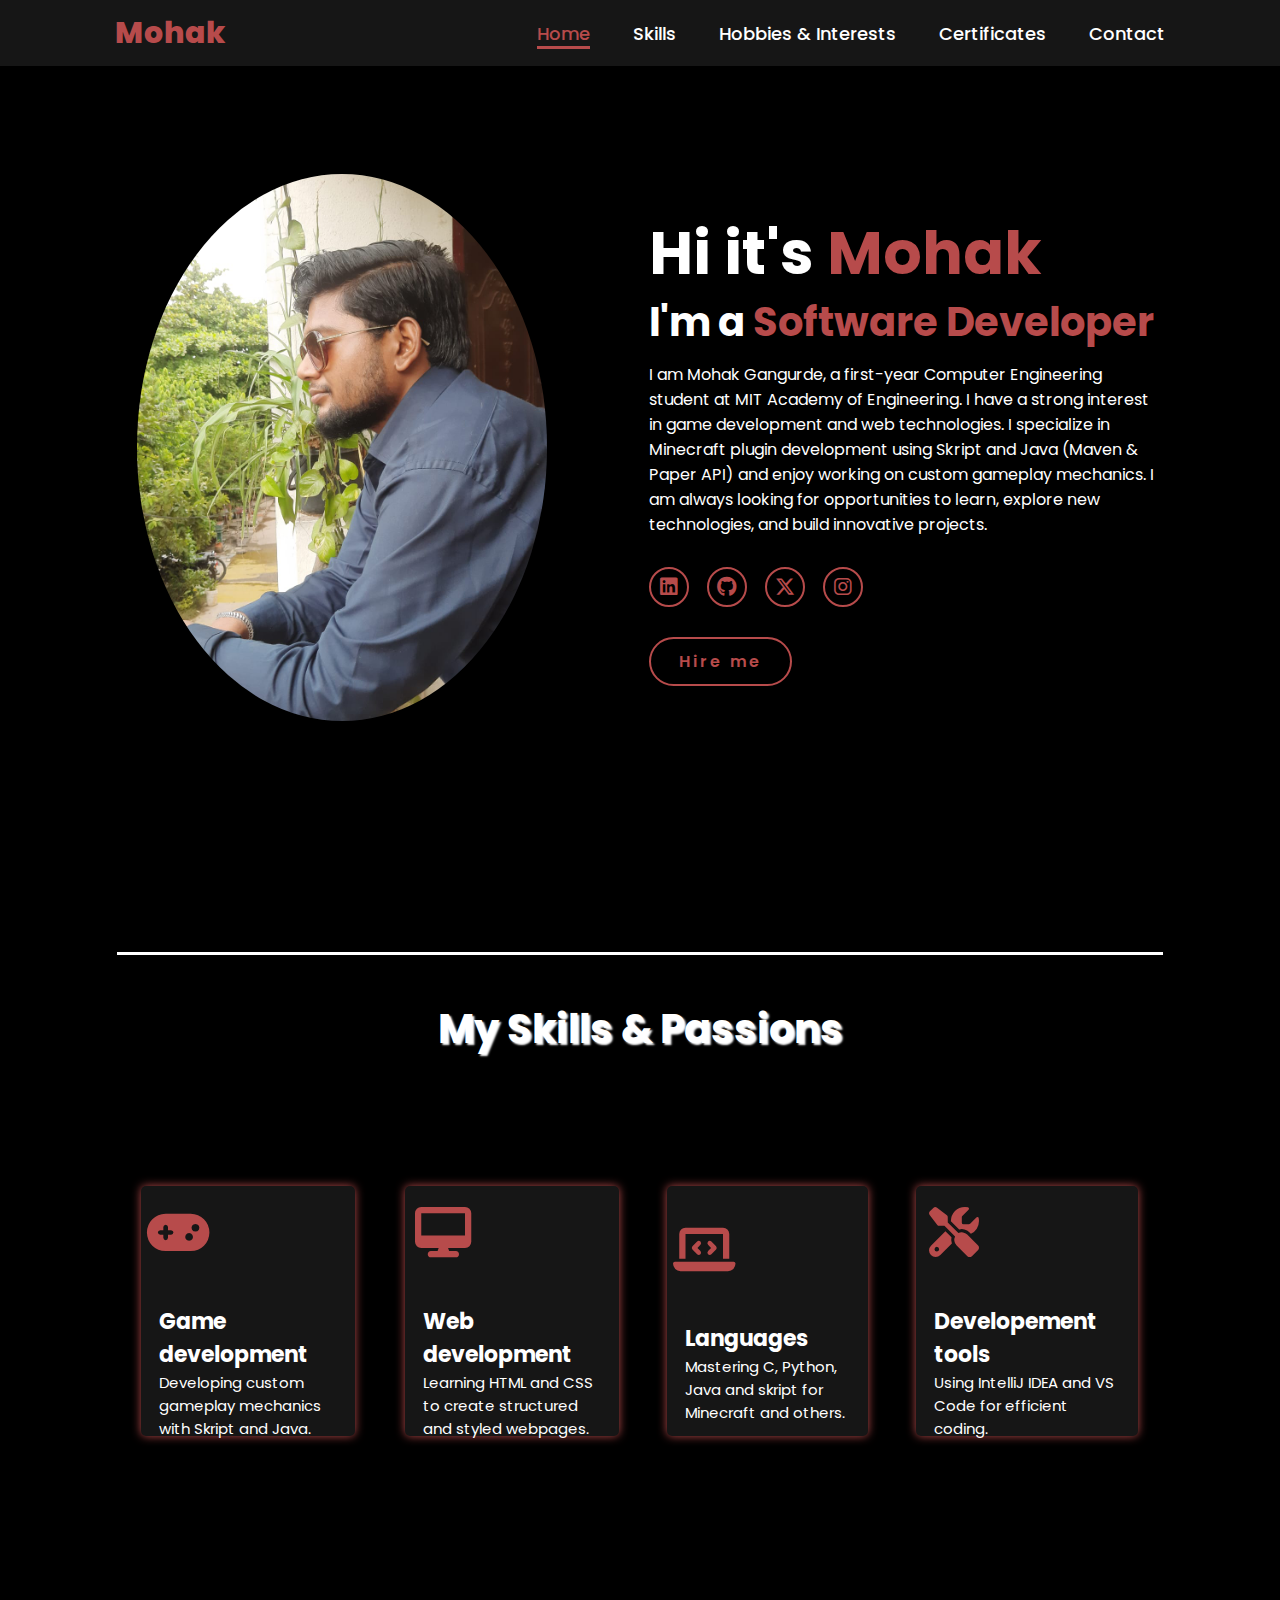
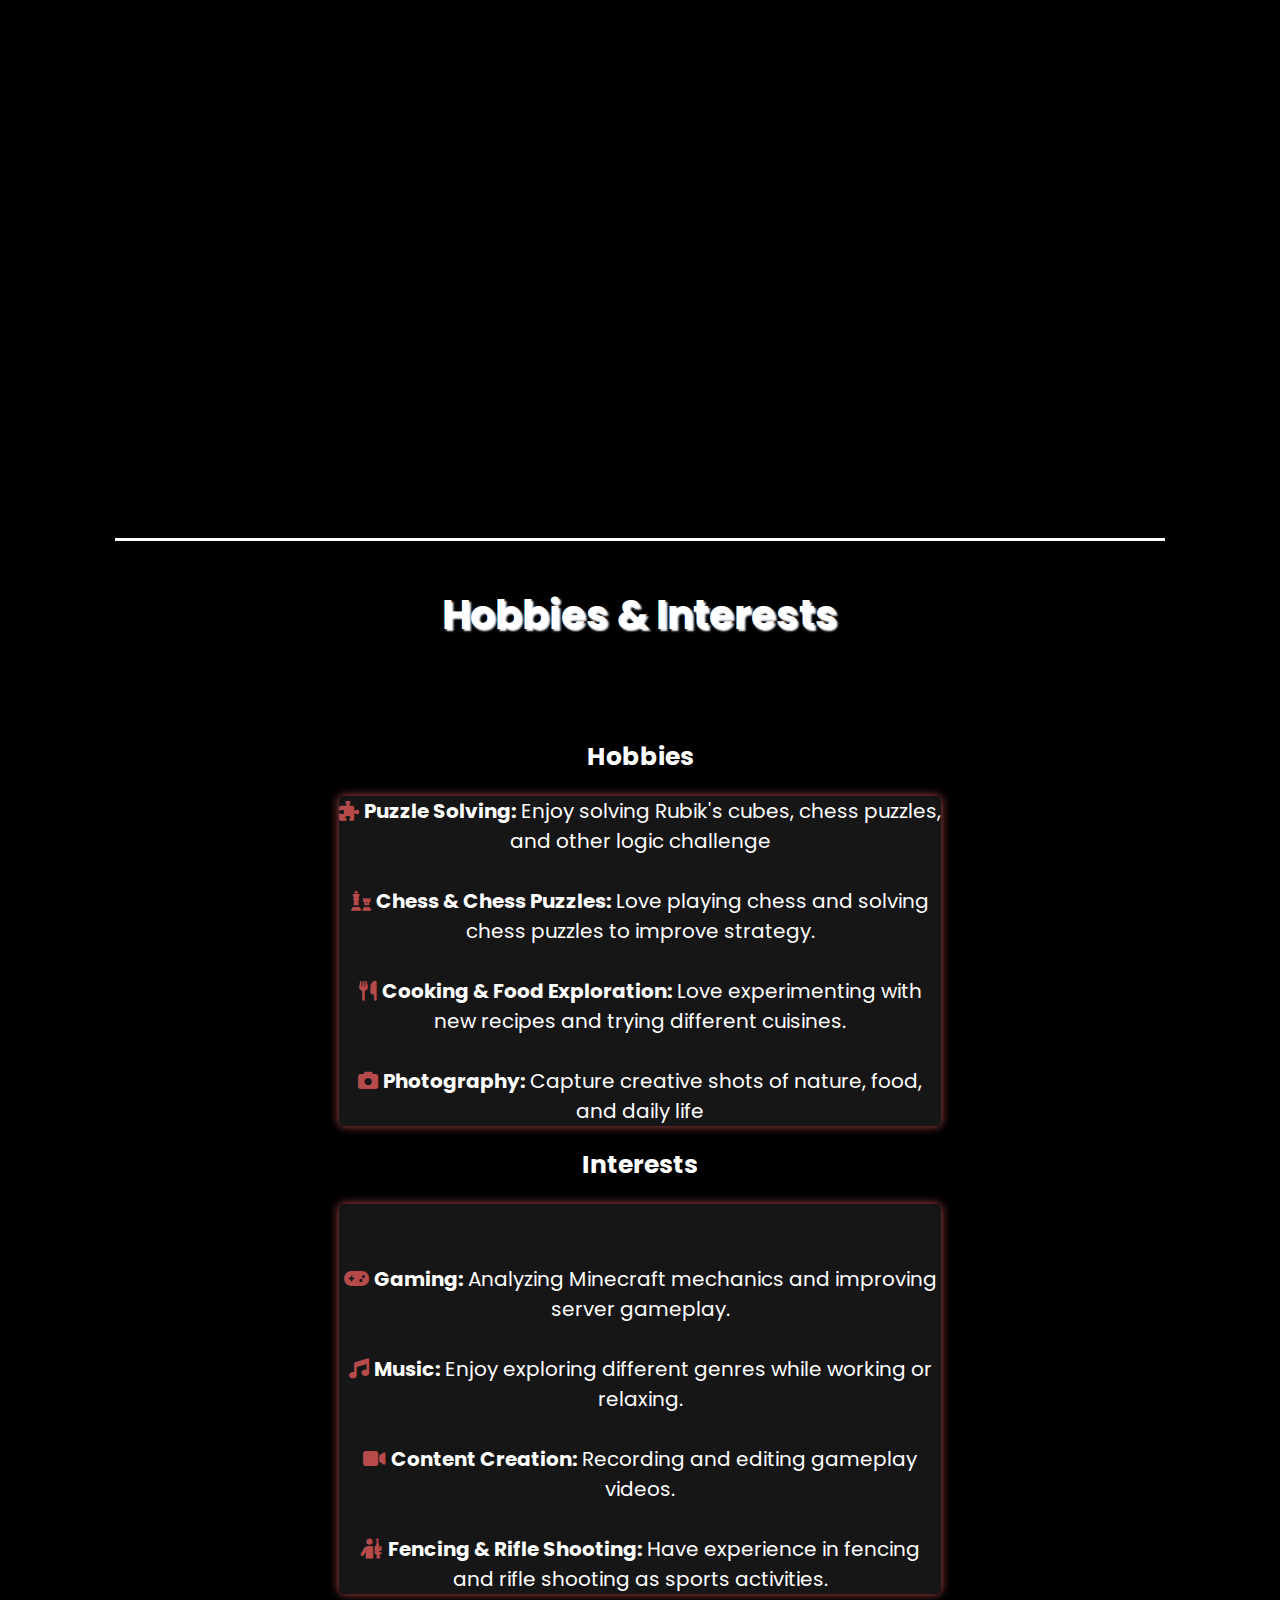
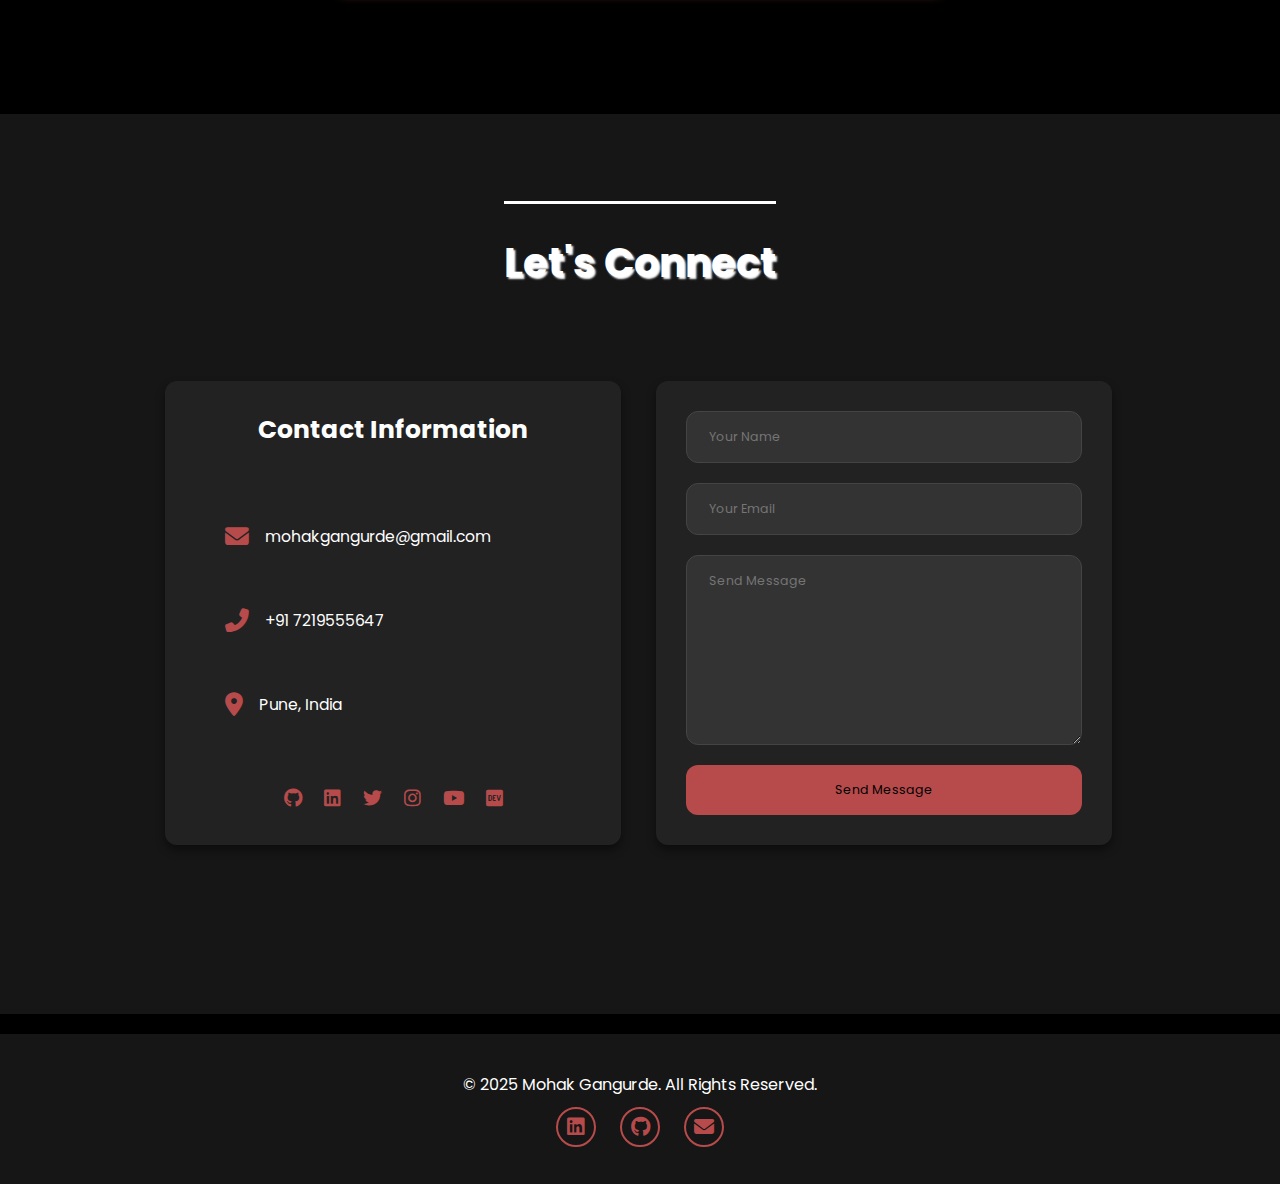
==== index.html @ 8b8afc12 "Update index.html" ====
<!DOCTYPE html>
<html lang="en">

<head>
    <meta charset="UTF-8">
    <meta name="viewport" content="width=device-width, initial-scale=1.0">
    <link rel="stylesheet" href="https://cdnjs.cloudflare.com/ajax/libs/font-awesome/6.5.1/css/all.min.css">
    <link rel="stylesheet" href="style.css">
    <title>Portfolio Website</title>
</head>

<body>
    <header>
        <a href="#" class="logo">Mohak</a>

        <nav>
            <a href="#home" class="active">Home</a>
            <a href="#skills">Skills</a>
            <a href="#hobbies-interests">Hobbies & Interests</a>
            <a href="certificate.html">Certificates</a>
            <a href="#cont">Contact</a>
        </nav>
    </header>

    <section id="home" class="home">
        <div class="home-img">
            <img src="main.jpeg" alt="">
        </div>
        <div class="home-content">
            <h1>Hi it's <span>Mohak</span></h1>
            <h3 class="typing-text">I'm a <span></span></h3>
            <p>I am Mohak Gangurde, a first-year Computer Engineering student at MIT Academy of Engineering. I have a strong interest in game development and web technologies. I specialize in Minecraft plugin development using Skript and Java (Maven & Paper API) and enjoy working on custom gameplay mechanics.

                I am always looking for opportunities to learn, explore new technologies, and build innovative projects.</p>
            <div class="social-icons">
                <a href="https://www.linkedin.com/in/mohak-gangurde-b41071359/"><i class="fa-brands fa-linkedin"></i></a>
                <a href="#"><i class="fa-brands fa-github"></i></a>
                <a href="#"><i class="fa-brands fa-x-twitter"></i></a>
                <a href="#"><i class="fa-brands fa-instagram"></i></a>
            </div>
            <a href="#cont" class="btn">Hire me</a>
        </div>
    </section>
    <section id="skills" class="skills" >
        <table>
            <tr>
                <th colspan="4">
                    <h1>My Skills & Passions</h1>
                </th>
            </tr>
            <tr>
                <td><br><br>
                    <section>
                        <div class="container">
                            <p><span><i class="fas fa-gamepad"></i></span> <br>
                                <br><b style="font-size: 2.2rem;">Game development</b>
                                <br>Developing custom gameplay mechanics with Skript and Java.</p>

                        </div>
                    </section>
                </td>

                <td><br><br>
                    <section>
                        <div class="container">
                            <p><span><i class="fas fa-desktop"></i></span> <br>
                                <br><b style="font-size: 2.2rem;">Web development</b>
                                <br>Learning HTML and CSS to create structured and styled webpages.
                            </p>

                        </div>
                    </section>
                </td>

                <td><br><br>
                    <section>
                        <div class="container">
                            <p><span><i class="fas fa-laptop-code"></i></span> <br>
                                <br><b style="font-size: 2.2rem;">Languages</b>
                                <br>Mastering C, Python, Java and skript for Minecraft and others.
                            </p>

                        </div>
                    </section>
                </td>

                <td><br><br>
                    <section>
                        <div class="container">
                            <p><span><i class="fas fa-tools"></i></span> <br>
                                <br><b style="font-size: 2.2rem;">Developement tools</b>
                                <br>Using IntelliJ IDEA and VS Code for efficient coding.
                            </p>

                        </div>
                    </section>
                </td>


            </tr>
        </table>


    </section>

    <section id="hobbies-interests" class="hobbies-interests">
        <h1>Hobbies & Interests</h1>
        <section>
            <div class="container2">
                <div class="hobbies-block">
                    <h2>Hobbies</h2> <div class="hi">
                        <p>
                            <b style="font-size: 2.5rem;">Hobbies</b>
                            <span><i class="fa-solid fa-puzzle-piece"></i></span> <b>Puzzle Solving:</b> Enjoy solving Rubik's cubes, chess puzzles, and other logic
                            challenge <br /><br />
                            <span><i class="fa-solid fa-chess"></i></span> <b>Chess & Chess Puzzles:</b> Love playing chess and solving chess puzzles to improve
                            strategy. <br /><br />
                            <span><i class="fa-solid fa-utensils"></i></span> <b>Cooking & Food Exploration:</b> Love experimenting with new recipes and trying
                            different cuisines. <br /><br />
                            <span><i class="fa-solid fa-camera"></i></span> <b>Photography:</b> Capture creative shots of nature, food, and daily life
                        </p>
                    </div>
                </div>
                <div class="interests-block">
                    <h2>Interests</h2> <div class="hi">
                        <p>
                            <b style="font-size: 2.5rem;">Interest</b><br /><br />
                            <span><i class="fa-solid fa-gamepad"></i></span> <b>Gaming:</b> Analyzing Minecraft mechanics and improving server gameplay. <br /><br />
                            <span><i class="fa-solid fa-music"></i></span> <b>Music:</b> Enjoy exploring different genres while working or relaxing. <br /><br />
                            <span><i class="fa-solid fa-video"></i></span> <b>Content Creation:</b> Recording and editing gameplay videos. <br /><br />
                            <span><i class="fa-solid fa-person-rifle"></i></span> <b>Fencing & Rifle Shooting:</b> Have experience in fencing and rifle shooting as sports
                            activities.
                        </p>
                    </div>
                </div>
            </div>

        </section>
    </section>
    <section id="cont" class="contact">
      <div class="contact-details">
          <br><br><h1>Let's Connect</h1>
  
          <div class="contact-blocks">
              <div class="contact-info-block">
                  <h3>Contact Information</h3><br>
                  <div class="detail-item">
                      <i class="fas fa-envelope"></i>
                      <span>mohakgangurde@gmail.com</span>
                  </div>
                  <div class="detail-item">
                      <i class="fas fa-phone-alt"></i>
                      <span>+91 7219555647</span>
                  </div>
                  <div class="detail-item">
                      <i class="fas fa-map-marker-alt"></i>
                      <span>Pune, India</span>
                  </div>
                  <div class="social-links">
                      <a href="https://github.com/MohakGangurde" target="_blank"><i class="fab fa-github"></i></a>
                      <a href="https://www.linkedin.com/in/mohak-gangurde-b41071359" target="_blank"><i class="fab fa-linkedin"></i></a>
                      <a href="https://x.com/LDrago685058762" target="_blank"><i class="fab fa-twitter"></i></a>
                      <a href="https://www.instagram.com/dragrage_24?igsh=Nmp5NTF3a3Fjbmdn" target="_blank"><i class="fab fa-instagram"></i></a>
                      <a href="YOUR_YOUTUBE_CHANNEL_URL" target="_blank"><i class="fab fa-youtube"></i></a>
                      <a href="https://dev.to/settings" target="_blank"><i class="fab fa-dev"></i></a>
                  </div>
              </div>
  
              <div class="contact-form-block">
                  <input type="text" placeholder="Your Name">
                  <input type="email" placeholder="Your Email">
                  <textarea placeholder="Send Message"></textarea>
                  <button class="send-button">Send Message</button>
              </div>
          </div>
  
      </div>
  </section>

    <footer class="footer-content" flex>
        <p>© 2025 Mohak Gangurde. All Rights Reserved.</p>
        <div class="footer-social">
            <a href="https://www.linkedin.com/in/mohak-gangurde-b41071359" target="_blank">
                <i class="fab fa-linkedin"></i>
            </a>
            <a href="https://github.com/MohakGangurde" target="_blank">
                <i class="fab fa-github"></i>
            </a>
            <a href="mailto:mohakgangurde@gmail.com" target="_blank">
                <i class="fas fa-envelope"></i>
            </a>
        </div>
    </footer>
</body>

</html>
---- style.css ----
@import url('https://fonts.googleapis.com/css2?family=Poppins:wght@100;200;300;400;500;600&display=swap');

* {
    margin: 0;
    padding: 0;
    box-sizing: border-box;
    text-decoration: none;
    border: none;
    outline: none;
    font-family: 'Poppins', 'sans-serif';
    scroll-behavior: smooth;
}

html {
    font-size: 62.5%;
}

body {
    width: 100%;
    height: 100vh;
    overflow-x: hidden;
    background-color: black;
    color: white;
}

header {
    margin-top: 0;
    position: fixed;
    top: 0;
    left: 0;
    width: 100%;
    padding: 1rem 9%;
    background-color: #161616;
    filter: drop-shadow(10px);
    display: flex;
    justify-content: space-between;
    align-items: center;
    z-index: 100;
}

.logo {
    font-size: 3rem;
    color: #b74b4b;
    font-weight: 800;
    cursor: pointer;
    transition: 0.5s ease;
}

.logo:hover {
    transform: scale(1.1);
}

nav a {
    font-size: 1.8rem;
    color: white;
    margin-left: 4rem;
    font-weight: 500;
    transition: 0.3s ease;
    border-bottom: 3px solid transparent;
}

nav a:hover,
nav a.active {
    color: #b74b4b;
    border-bottom: 3px solid #b74b4b;
}

@media (max-width: 995px) {
    nav {
        position: absolute;
        display: none;
        top: 0;
        right: 0;
        width: 40%;
        border-left: 3px solid #b74b4b;
        border-bottom: 3px solid #b74b4b;
        border-bottom-left-radius: 2rem;
        padding: 1rem solid;
        background-color: #161616;
        border-top: o.1 rem solid rgba(0, 0, 0, 0.1);
    }

    nav.active {
        display: block;
    }

    nav a {
        display: block;
        font-size: 2rem;
        margin: 3rem 0;
    }

    nav a:hover,
    nav a.active {
        padding: 1rem;
        border-radius: 0.5rem;
        border-bottom: 0.5rem solid #b74b4b;
    }
}

section {
    min-height: 100vh;
    padding: 5rem 9% 5rem;
}

.home {
    display: flex;
    justify-content: center;
    align-items: center;
    gap: 8rem;
    background-color: black;
    scroll-behavior: smooth;
}

.home .home-content h1 {
    font-size: 6rem;
    font-weight: 700;
    line-height: 1.3;
}

span {
    color: #b74b4b;
}

.home-content h3 {
    font-size: 4rem;
    margin-bottom: 1rem;
    font-weight: 700;
}

.home-content p {
    font-size: 1.6rem;
}

.home-img {
    border-radius: 50%;
}

.home-img img {
    margin: 22px;
    position: relative;
    width: 32vw;
    border-radius: 50%;
    box-shadow: 0 0 25px solid #b74b4b;
    cursor: pointer;
    transition: 0.2s linear;
}

.home-img img:hover {
    font-size: 1.8rem;
    font-weight: 500;
}

.social-icons a {
    display: inline-flex;
    justify-content: center;
    align-items: center;
    width: 4rem;
    height: 4rem;
    background-color: transparent;
    border: 0.2rem solid #b74b4b;
    font-size: 2rem;
    border-radius: 50%;
    margin: 3rem 1.5rem 3rem 0;
    transition: 0.3s ease;
    color: #b74b4b;
}

.social-icons a:hover {
    color: black;
    transform: scale(1.3) translateY(-5px);
    background-color: #b74b4b;
    box-shadow: 0 0 25px #b74b4b;
}

.btn {
    display: inline-block;
    padding: 1rem 2.8rem;
    background-color: black;
    border-radius: 4rem;
    font-size: 1.6rem;
    color: #b74b4b;
    letter-spacing: 0.3rem;
    font-weight: 600;
    border: 2px solid #b74b4b;
    transition: 0.3s ease;
    cursor: pointer;
}

.btn:hover {
    transform: scale3d(1.03);
    background-color: #b74b4b;
    color: black;
    box-shadow: 0 0 25px #b74b4b;
}

.typing-text span {
    position: relative;
}

.typing-text span::before {
    content: "Software Developer";
    color: #b74b4b;
    animation: words 20s infinite;
}

.typing-text span::after {
    content: "";
    background-color: black;
    position: absolute;
    width: calc(100%+8px);
    height: 100%;
    border-left: 3px solid black;
    right: -8;
    animation: cursor 0.6s infinite;
}

@keyframes cursor {
    to {
        border-left: 3px solid #b74b4b;
    }
}

@keyframes words {
    0%,
    20% {
        content: "Web Developer";
    }

    21%,
    40% {
        content: "Software Developer";
    }

    41%,
    60% {
        content: "Web Designer";
    }

    61%,
    81% {
        content: "Youtuber";
    }

    81%,
    100% {
        content: "Script Writer";
    }
}

@media (max-width: 1000px) {
    .home {
        gap: 4rem;
    }
}

@media (max-width: 995px) {
    .home {
        flex-direction: column;
        margin: 5rem 4rem;
    }

    .home .home-content h3 {
        font-size: 2.5rem;
    }

    .home-content h1 {
        font-size: 5rem;
    }

    .home-img img {
        width: 70vh;
        margin-top: 4rem;
    }
}

.container {
    font-size: 1.5rem;
    max-width: 400px;
    height: 250px;
    display: inline-flex;
    justify-content: center;
    align-items: center;
    background: #161616;
    padding: 18px;
    border-radius: 5px;
    box-shadow: 0px 0px 10px #b74b4b;
    transition: 0.3s ease;
}

.container:hover {
    background: rgb(29, 29, 29);
    transform: scale(1.1);
    box-shadow: 0px 0px 15px #b74b4b
}

th h1 {
    height: 15rem;
    font-size: 4rem;
    display: flex;
    justify-content: center;
    align-items: center;
    text-shadow: 2px 2px 2px white;
    border-top: 3px solid white;
}

.container i {
    display: inline-flex;
    justify-content: center;
    align-items: center;
    width: 4rem;
    height: 4rem;
    background-color: transparent;
    font-size: 5rem;
    margin: 3rem 1.5rem 3rem 0;
    transition: 0.3s ease;
    color: #b74b4b;
}

.skills {
    transition: 0.5 ease;
}

.hobbies-interests h1 {
    height: 15rem;
    font-size: 4rem;
    display: flex;
    justify-content: center;
    align-items: center;
    text-shadow: 2px 2px 2px white;
    border-top: 3px solid white;
}

.certificate-img img {
    width: 50%;
    height: 50%;
    font-size: 2rem;
    display: inline-flex;
    justify-content: center;
    align-items: center;
    background: #161616;
    border: 5px solid black;
    padding: 18px;
    border-radius: 5px;
    box-shadow: 0px 0px 25px #b74b4b;
    transition: 0.3s ease;
}

.btn2 {
    font-size: 1.5rem;
    display: inline-block;
    padding: 10px 20px;
    background-color: #0264a5;
    color: white;
    text-decoration: none;
    border-radius: 5px;
    text-align: center
}

.btn2:hover {
    transform: scale3d(1.03);
    background-color: #0079ca;
    color: rgb(255, 255, 255);
    box-shadow: 0 0 10px #003cff;
}

.header2 {
    width: 100%;
    height: 8rem;
    font-size: 4rem;
    font-weight: 500;
    display: flex;
    justify-content: center;
    align-items: center;
    text-shadow: 2px 2px 2px white;
    border: 3px solid #b74b4b;
    padding: 1rem 9%;
    background-color: #161616;
    filter: drop-shadow(10px);
    z-index: 100;
}

.container2 {
    display: flex;
    justify-content: center;
}

.hi {
    height: auto;
    width: 100%; /* Increased width */
    font-size: 2rem;
    justify-content: center;
    align-items: start;
    background: #161616;
    padding: 0px;
    border-radius: 5px;
    box-shadow: 0px 0px 10px #b74b4b;
    transition: 0.3s ease;
    margin: 2rem auto; /* Changed to auto to center horizontally */
    display: block; /* added display block to ensure margin auto works */
}

footer {
    width: 100%;
    height: 150px;
    padding: 1rem 9%;
    background-color: #161616;
    filter: drop-shadow(10px);
    display: flex;
    flex-direction: column;
    align-items: center;
    justify-content: center;
    z-index: 100;
    color: white;
    font-size: 1.6rem;
    text-align: center;
}

.footer-content {
    display: flex;
    flex-direction: column;
    align-items: center;
    width: 100%;
}

.footer-content p {
    margin: 0;
}

.footer-social {
    margin-top: 1rem;
}

.footer-social a {
    display: inline-flex;
    justify-content: center;
    align-items: center;
    width: 4rem;
    height: 4rem;
    background-color: transparent;
    border: 0.2rem solid #b74b4b;
    font-size: 2rem;
    border-radius: 50%;
    margin: 0 1rem;
    transition: 0.3s ease;
    color: #b74b4b;
}

.footer-social a:hover {
    color: black;
    transform: scale(1.3) translateY(-5px);
    background-color: #b74b4b;
    box-shadow: 0 0 25px #b74b4b;
}

@media (max-width: 995px) {
    footer {
        padding: 1rem 2%;
    }
}

.contact {
    background-color: #161616;
    padding: 2rem 9% 4rem;
    color: white;
    text-align: center;
    margin-bottom: 2rem;
}

.contact h1 {
    height: 12rem;
    font-size: 4rem;
    display: flex;
    justify-content: center;
    align-items: center;
    text-shadow: 2px 2px 2px white;
    border-top: 3px solid white;
    color: white;
    margin-bottom: 2.5rem;
}

.contact-details {
    display: flex;
    flex-direction: column;
    align-items: center;
    gap: 35px;
    max-width: 950px;
    margin: 0 auto;
}

.contact-blocks {
    display: flex;
    gap: 35px;
    width: 100%;
    max-width: 950px;
}

.contact-info-block,
.contact-form-block {
    display: flex;
    flex-direction: column;
    gap: 20px;
    width: 48%;
    background-color: #222;
    padding: 30px;
    border-radius: 12px;
    box-shadow: 0 5px 10px rgba(0, 0, 0, 0.45);
}

.contact-form-block h1 {
    height: 12rem;
    font-size: 4rem;
    display: flex;
    justify-content: center;
    align-items: center;
    text-shadow: 2px 2px 2px white;
    border-top: 3px solid white;
    color: white;
    margin-bottom: 18px;
}

.detail-item {
    display: flex;
    align-items: center;
    padding: 20px 30px;
    border-radius: 12px;
    gap: 16px;
    transition: transform 0.3s ease-in-out;
    font-size: 1.25rem;
}

.detail-item:hover {
    transform: translateY(-6px);
    background-color: #333;
}

.detail-item i {
    font-size: 1.9em;
    color: #b74b4b;
}

.detail-item span {
    font-size: 1.25em;
    color: white;
}

.contact-form-block input,
.contact-form-block textarea {
    padding: 16px 22px;
    border: 1px solid #444;
    border-radius: 12px;
    font-size: 1.25em;
    background-color: #333;
    color: white;
    transition: border-color 0.3s ease-in-out;
}

.contact-form-block input:focus,
.contact-form-block textarea:focus {
    border-color: #b74b4b;
    outline: none;
}

.contact-form-block textarea {
    resize: vertical;
    min-height: 190px;
}

.contact-info-block h3{
    font-size: 2.5rem;
}

.send-button {
    background-color: #b74b4b;
    color: black;
    padding: 16px 30px;
    border: none;
    border-radius: 12px;
    font-size: 1.25em;
    cursor: pointer;
    transition: background-color 0.3s ease-in-out;
}

.send-button:hover {
    background-color: #923a3a;
}

.social-links {
    display: flex;
    justify-content: center;
    gap: 22px;
    margin-top: 28px;
}

.social-links a {
    font-size: 1.9em;
    color: #b74b4b;
    text-decoration: none;
    transition: transform 0.3s ease-in-out;
}

.social-links a:hover {
    transform: scale(1.12);
}

/* Responsive adjustments */
@media (max-width: 768px) {
    .contact-blocks {
        flex-direction: column;
    }

    .contact-info-block,
    .contact-form-block {
        width: 100%;
    }
}

/* New CSS for Hobbies and Interests section */
.hobbies-interests .container2 {
    display: flex;
    flex-direction: column;
    align-items: center;
    width: 70%;
    margin: 0 auto;
}


.hobbies-interests .hobbies-block h2,
.hobbies-interests .interests-block h2 {
    font-size: 2.5rem;
    margin-bottom: 0.8rem;
    text-align: center;
}

.hobbies-interests .hobbies-block .hi,
.hobbies-interests .interests-block .hi {
    text-align: center;
}

.hobbies-interests .hobbies-block .hi p b:first-child,
.hobbies-interests .interests-block .hi p b:first-child {
    display: none;
}

#cont.contact {
    height: 80%;
    padding-bottom: 0; /* Or padding-bottom: 1rem; */
}
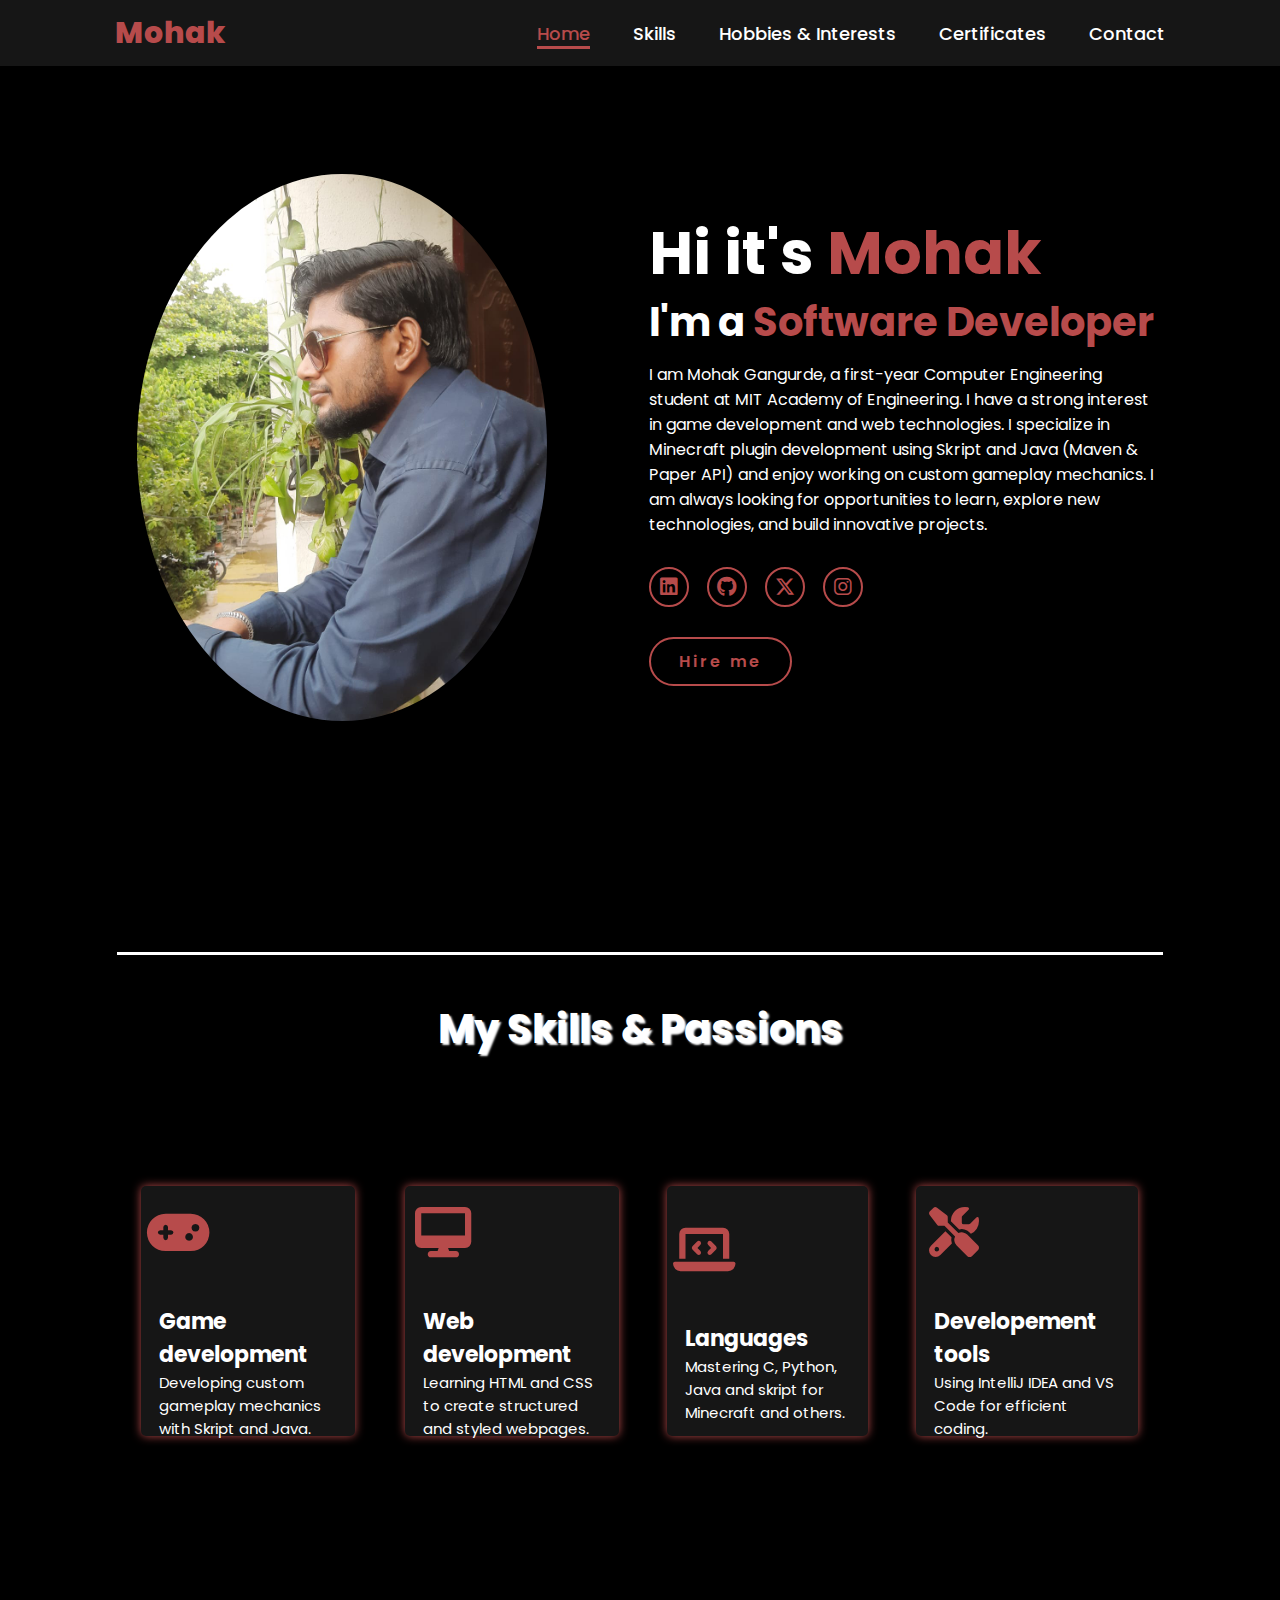
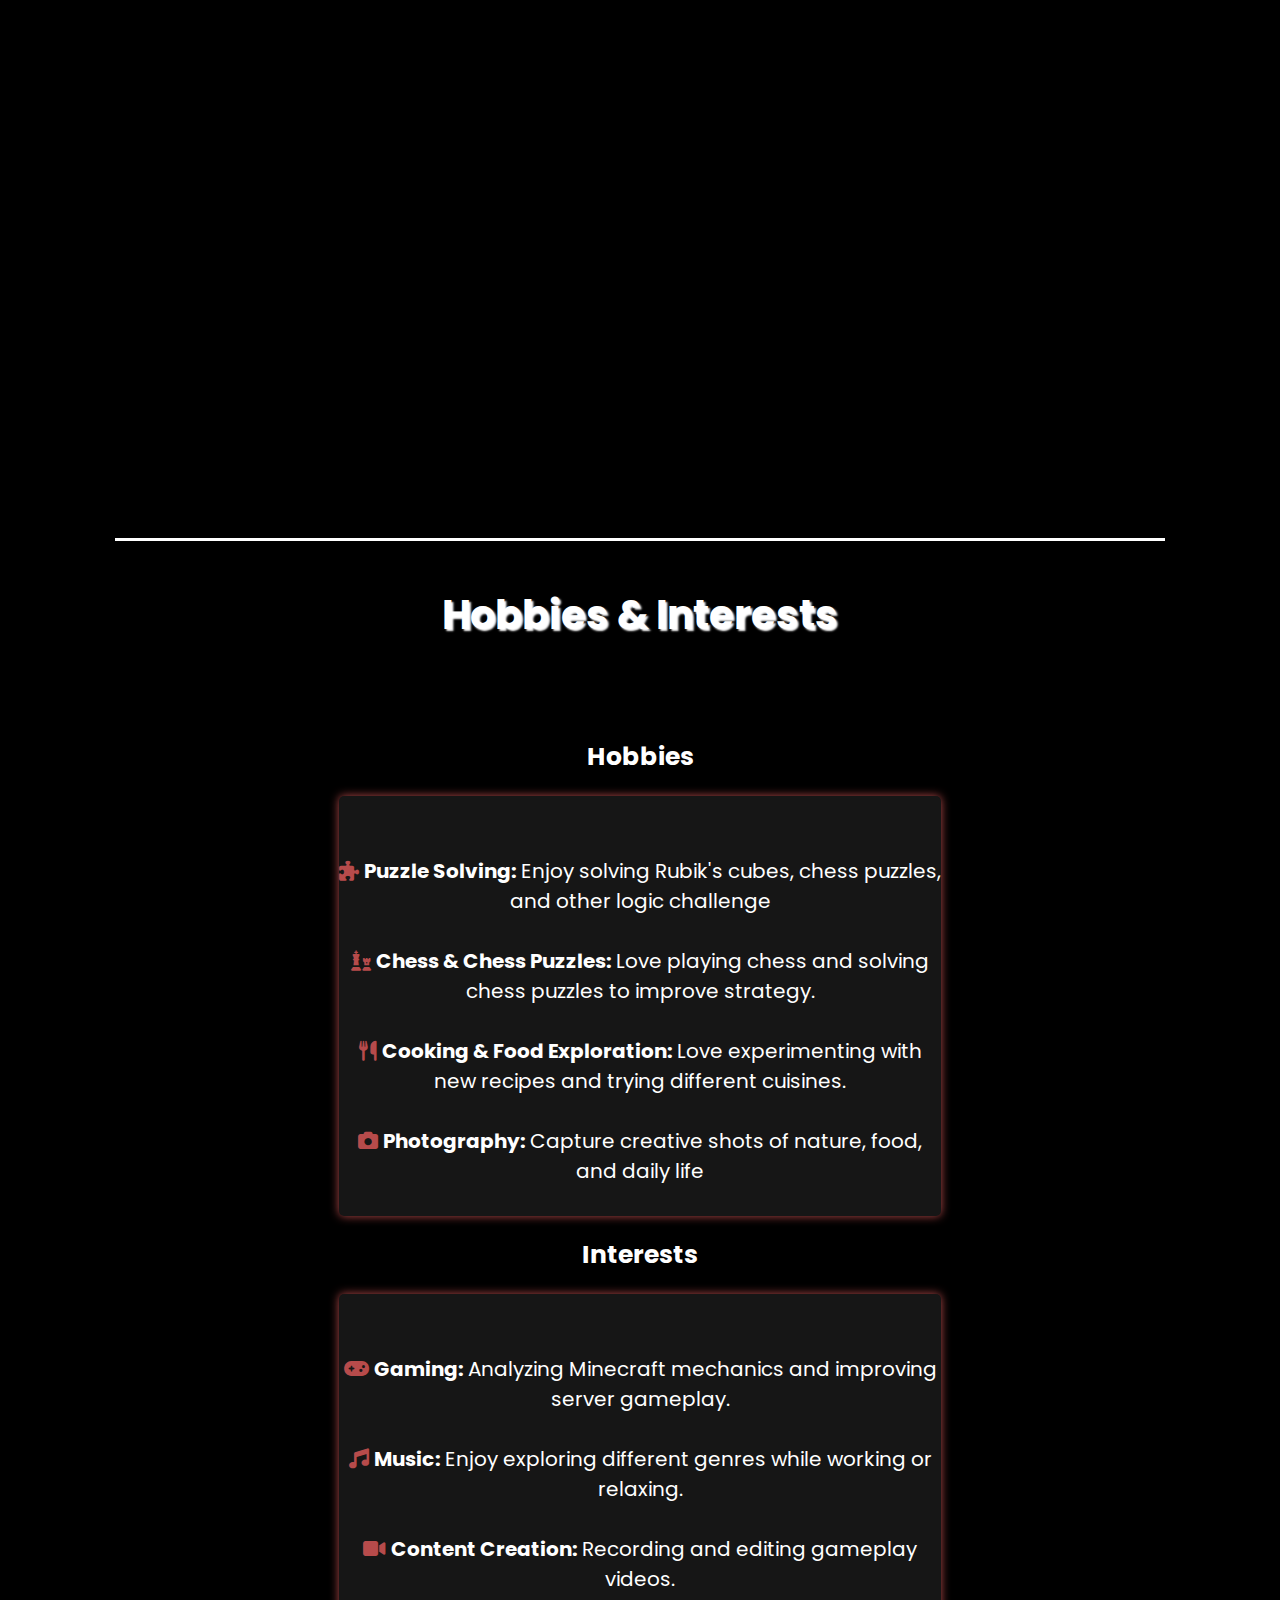
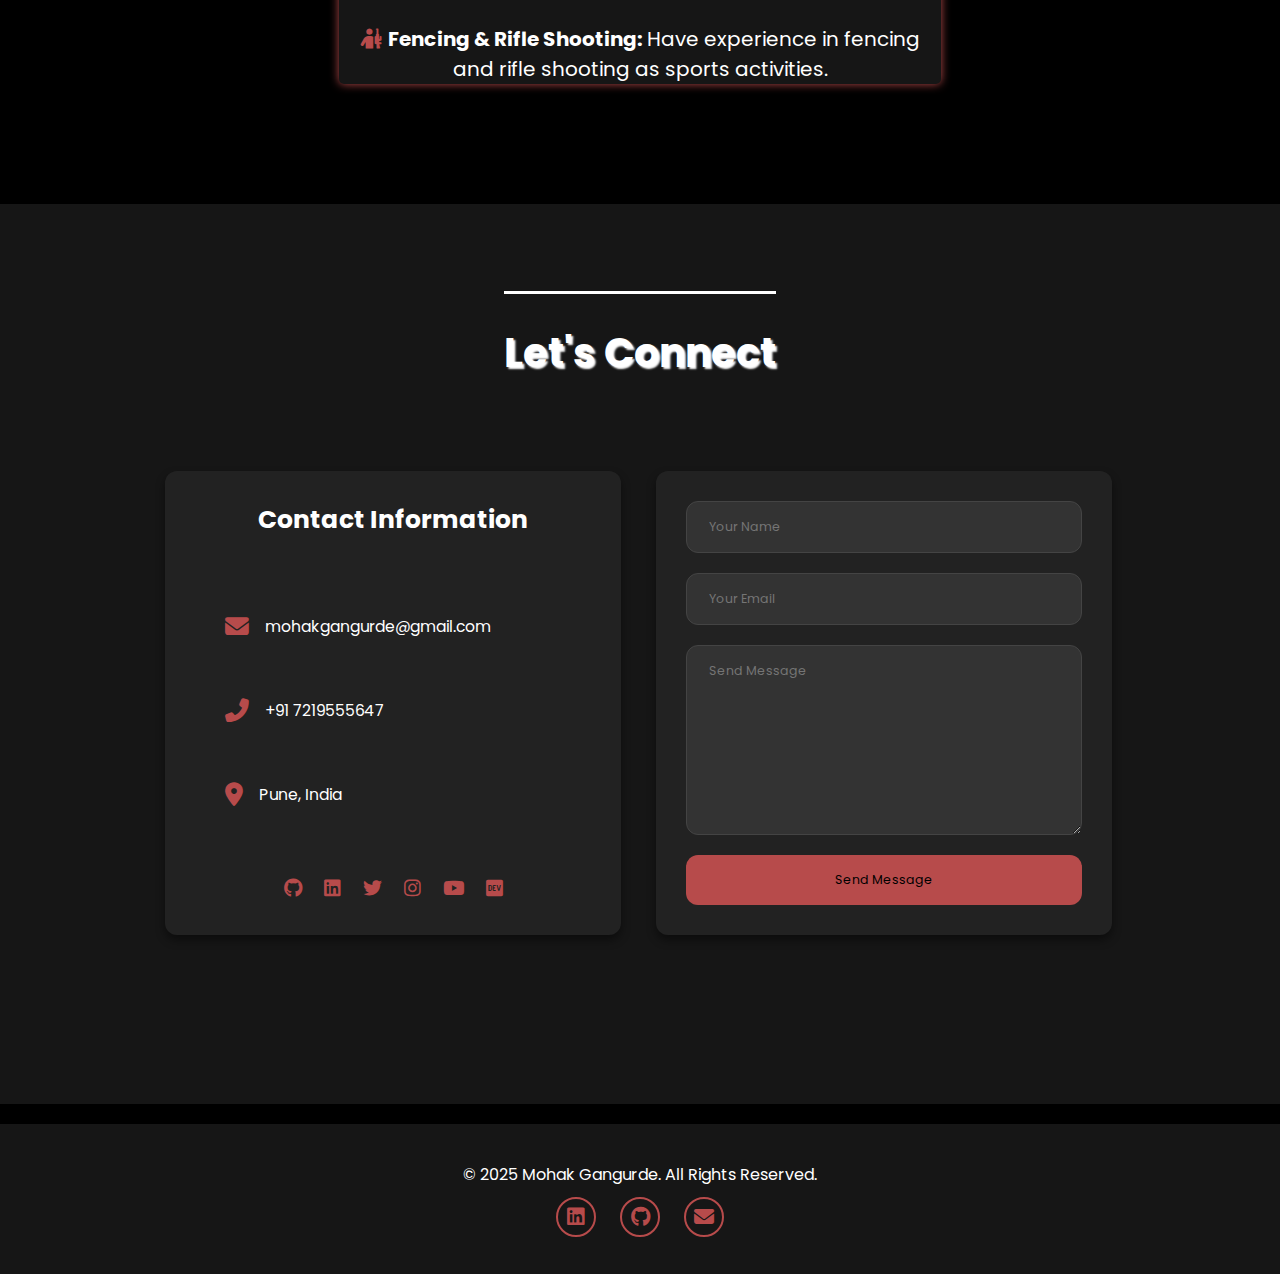
==== commit 0a17e449: "Update index.html" ====
--- a/index.html
+++ b/index.html
@@ -34,9 +34,9 @@
                 I am always looking for opportunities to learn, explore new technologies, and build innovative projects.</p>
             <div class="social-icons">
                 <a href="https://www.linkedin.com/in/mohak-gangurde-b41071359/"><i class="fa-brands fa-linkedin"></i></a>
-                <a href="#"><i class="fa-brands fa-github"></i></a>
-                <a href="#"><i class="fa-brands fa-x-twitter"></i></a>
-                <a href="#"><i class="fa-brands fa-instagram"></i></a>
+                <a href="https://github.com/MohakGangurde"><i class="fa-brands fa-github"></i></a>
+                <a href="https://x.com/LDrago685058762"><i class="fa-brands fa-x-twitter"></i></a>
+                <a href="#https://www.instagram.com/dragrage_24?igsh=Nmp5NTF3a3Fjbmdn"><i class="fa-brands fa-instagram"></i></a>
             </div>
             <a href="#cont" class="btn">Hire me</a>
         </div>
@@ -110,14 +110,14 @@
                 <div class="hobbies-block">
                     <h2>Hobbies</h2> <div class="hi">
                         <p>
-                            <b style="font-size: 2.5rem;">Hobbies</b>
+                            <b style="font-size: 2.5rem;">Hobbies</b><br><br>
                             <span><i class="fa-solid fa-puzzle-piece"></i></span> <b>Puzzle Solving:</b> Enjoy solving Rubik's cubes, chess puzzles, and other logic
                             challenge <br /><br />
                             <span><i class="fa-solid fa-chess"></i></span> <b>Chess & Chess Puzzles:</b> Love playing chess and solving chess puzzles to improve
                             strategy. <br /><br />
                             <span><i class="fa-solid fa-utensils"></i></span> <b>Cooking & Food Exploration:</b> Love experimenting with new recipes and trying
                             different cuisines. <br /><br />
-                            <span><i class="fa-solid fa-camera"></i></span> <b>Photography:</b> Capture creative shots of nature, food, and daily life
+                            <span><i class="fa-solid fa-camera"></i></span> <b>Photography:</b> Capture creative shots of nature, food, and daily life<br><br>
                         </p>
                     </div>
                 </div>
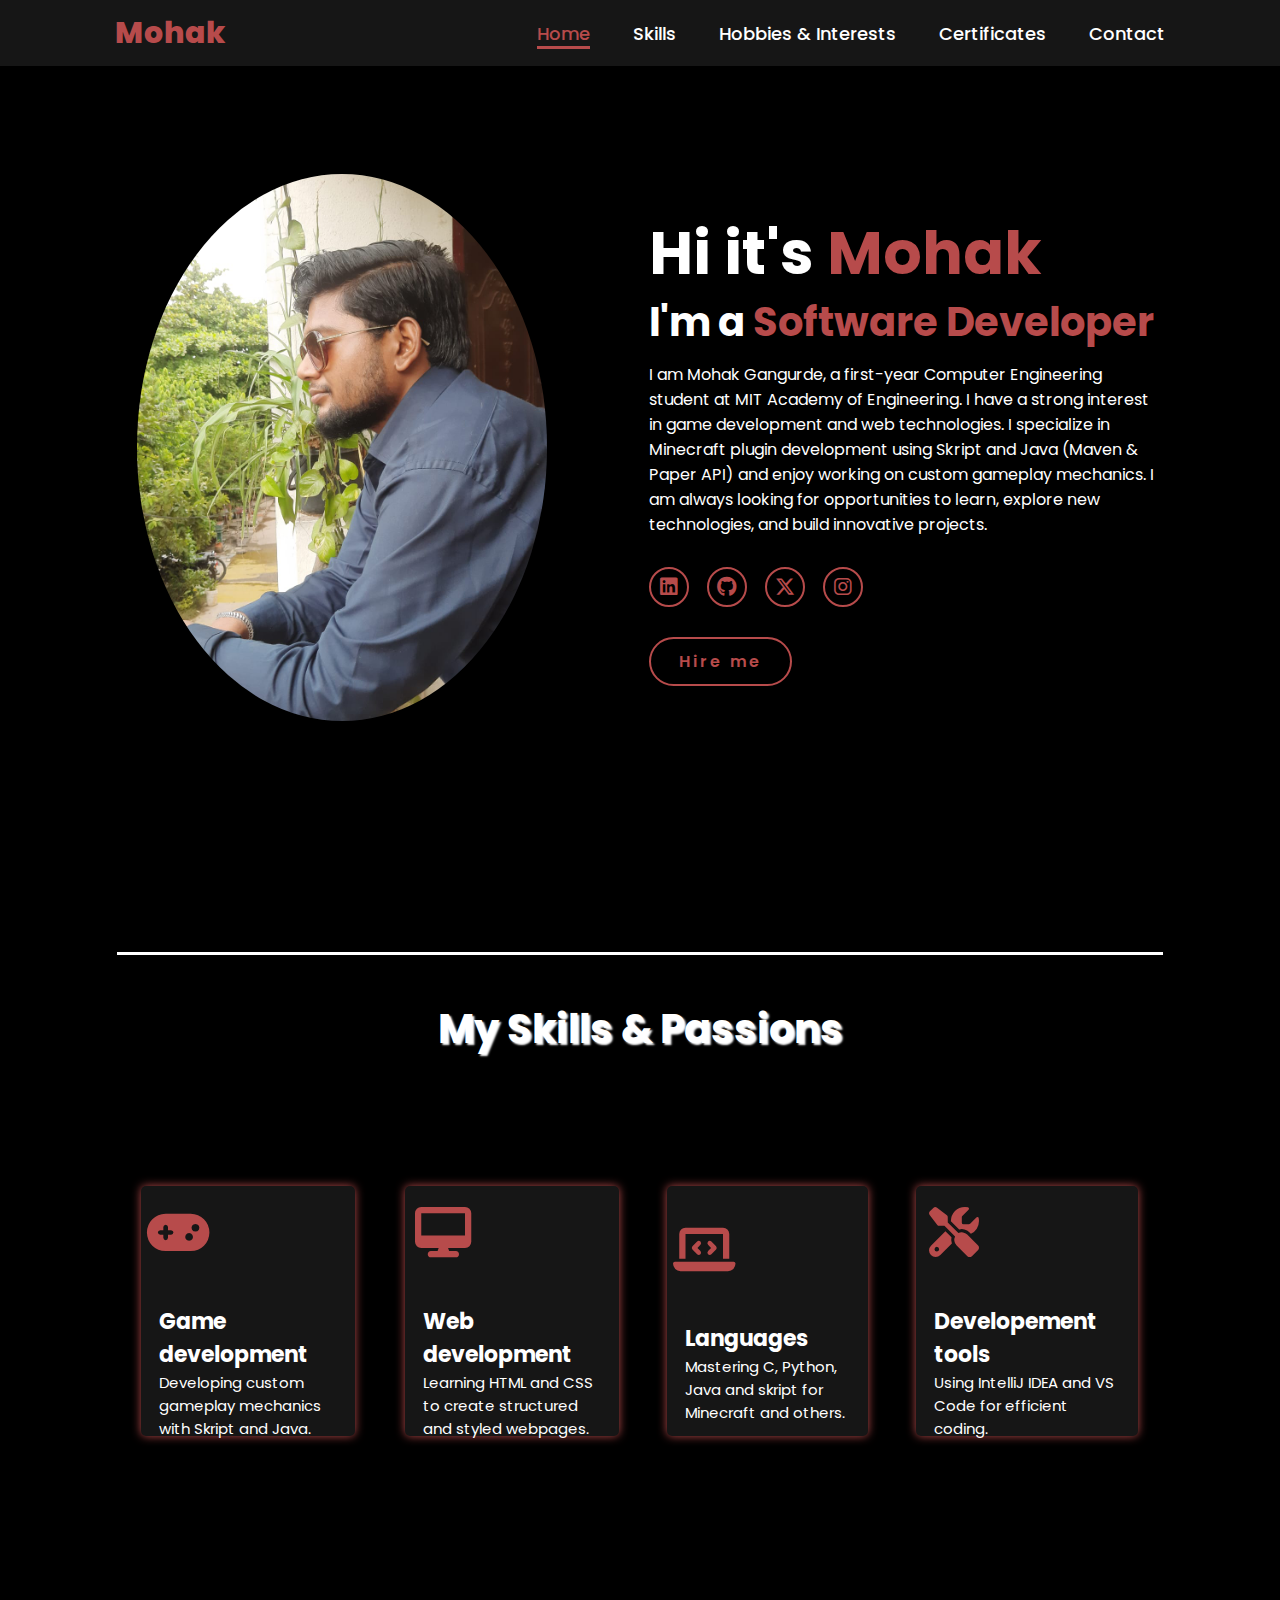
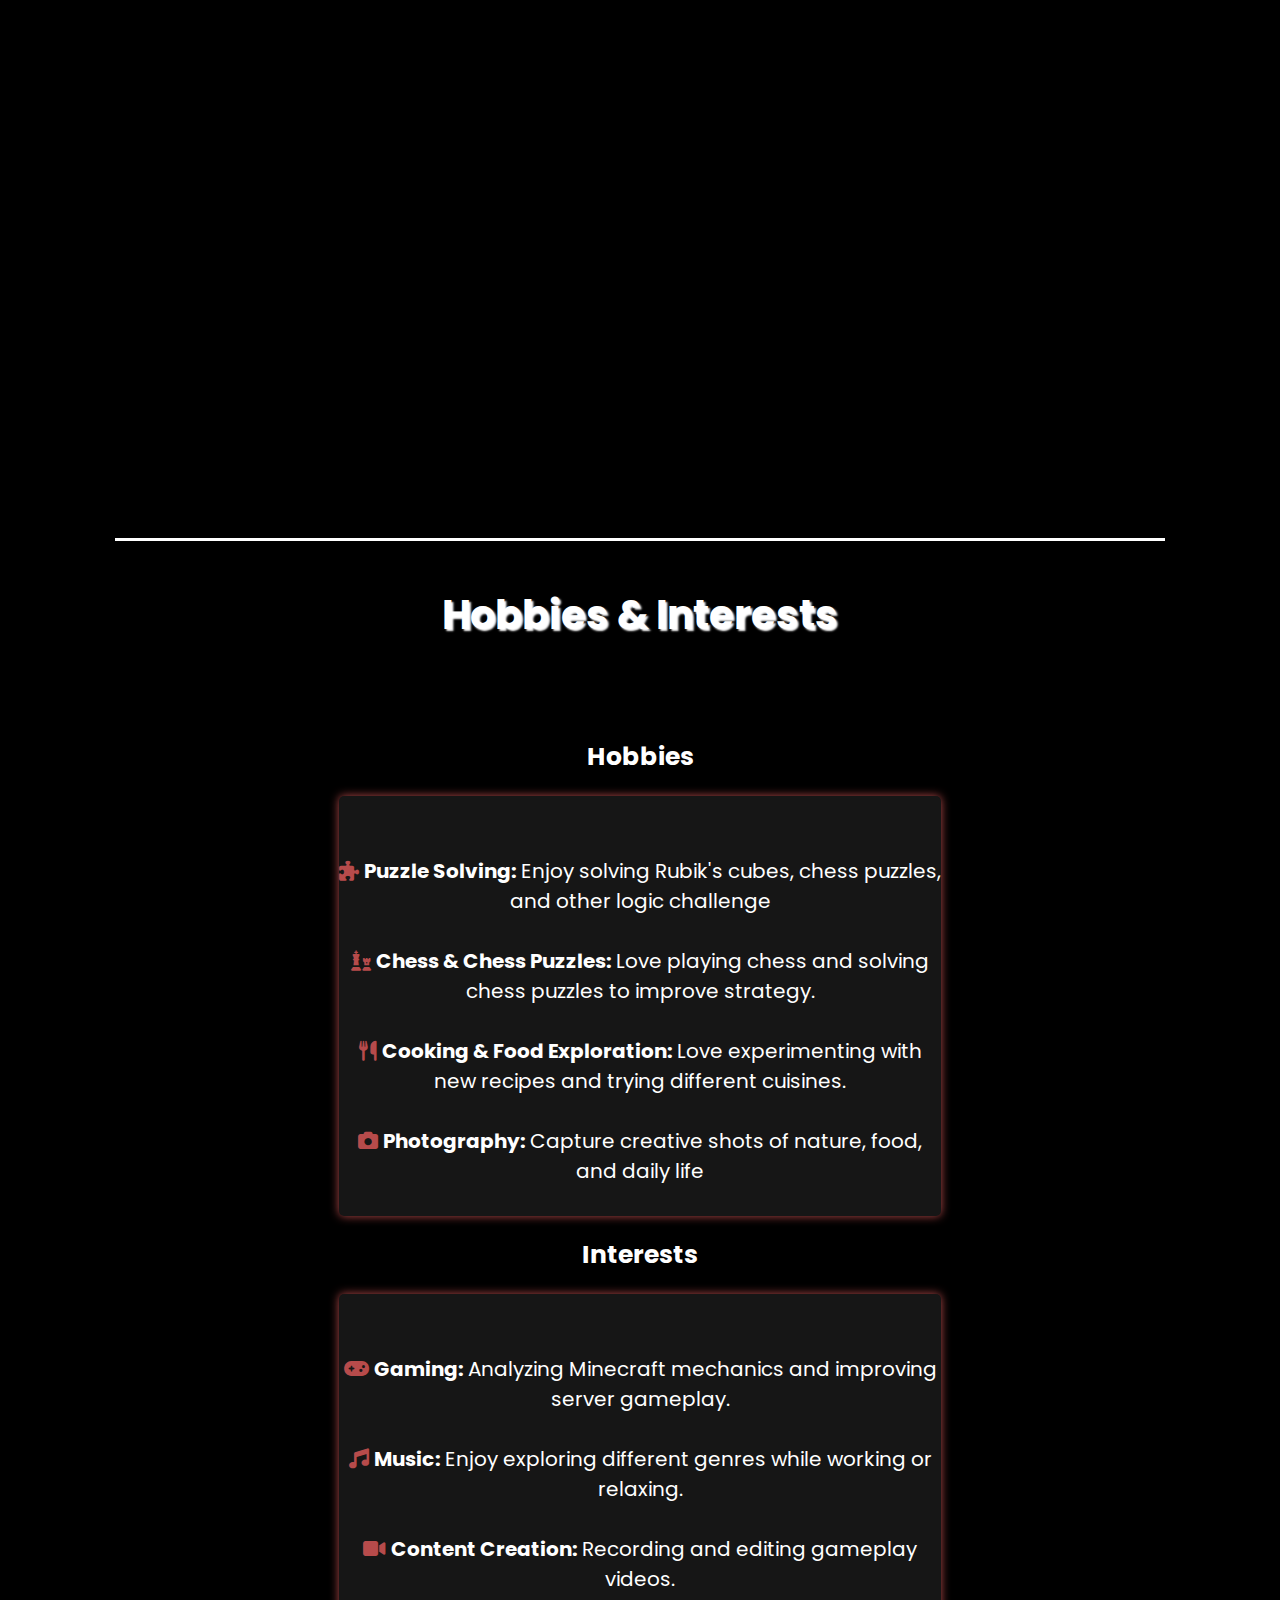
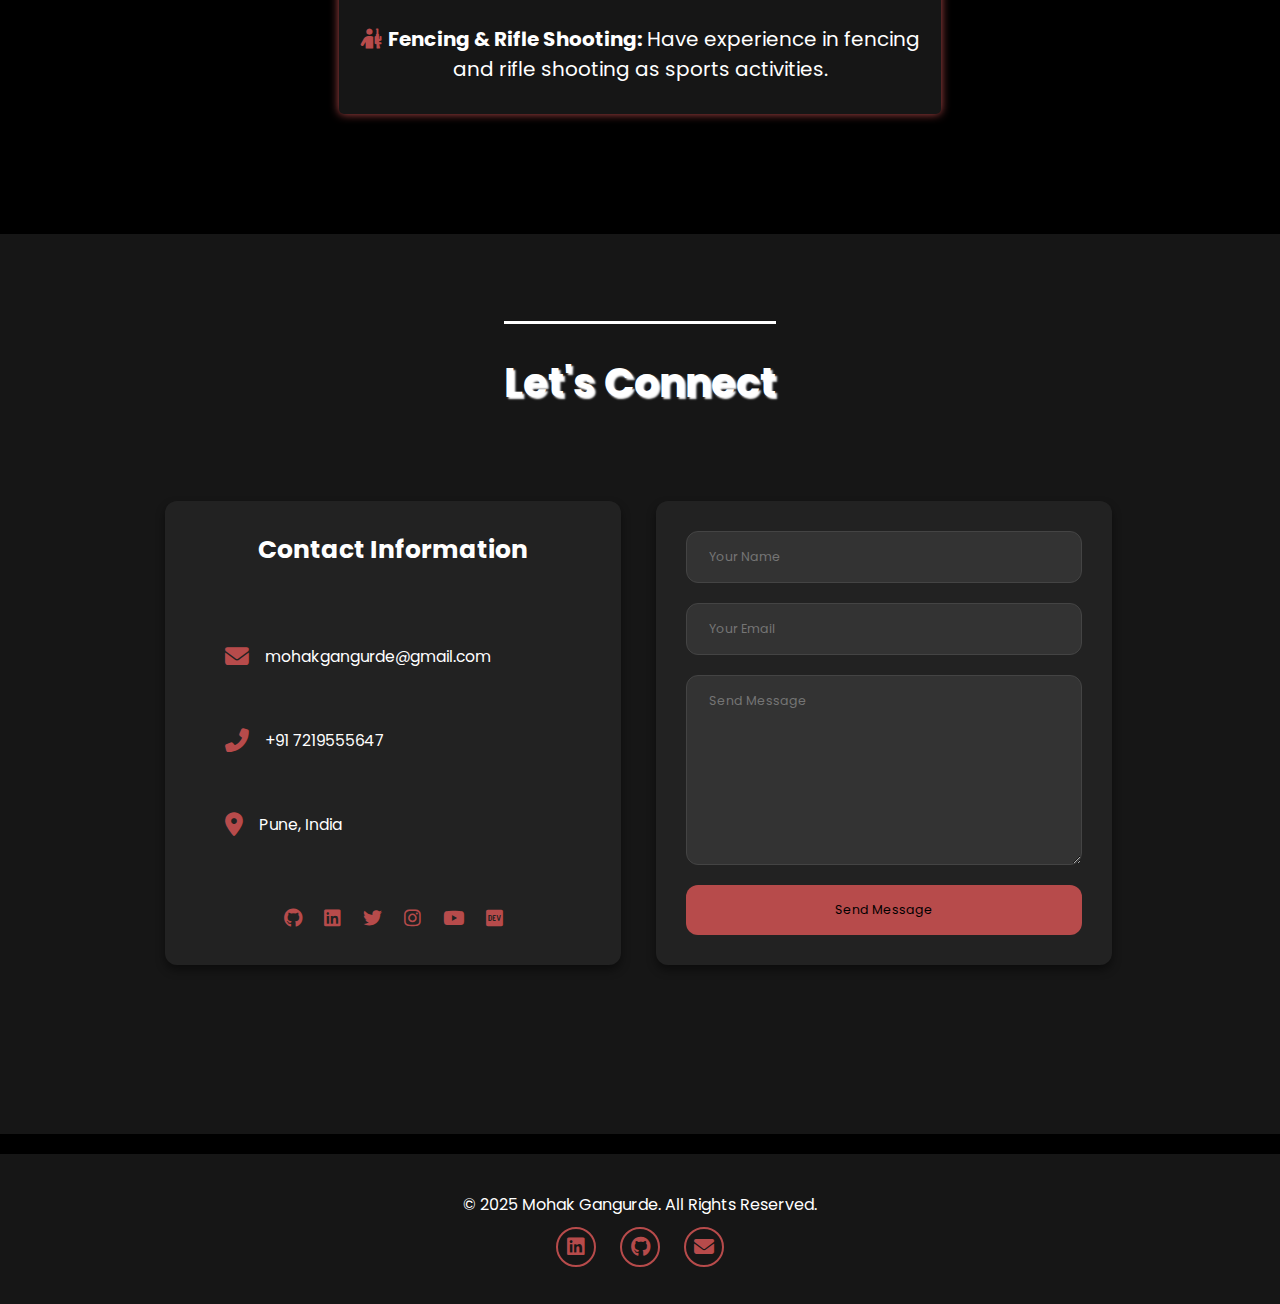
==== commit 4af72b5e: "Update index.html" ====
--- a/index.html
+++ b/index.html
@@ -129,7 +129,7 @@
                             <span><i class="fa-solid fa-music"></i></span> <b>Music:</b> Enjoy exploring different genres while working or relaxing. <br /><br />
                             <span><i class="fa-solid fa-video"></i></span> <b>Content Creation:</b> Recording and editing gameplay videos. <br /><br />
                             <span><i class="fa-solid fa-person-rifle"></i></span> <b>Fencing & Rifle Shooting:</b> Have experience in fencing and rifle shooting as sports
-                            activities.
+                            activities.<br><br>
                         </p>
                     </div>
                 </div>
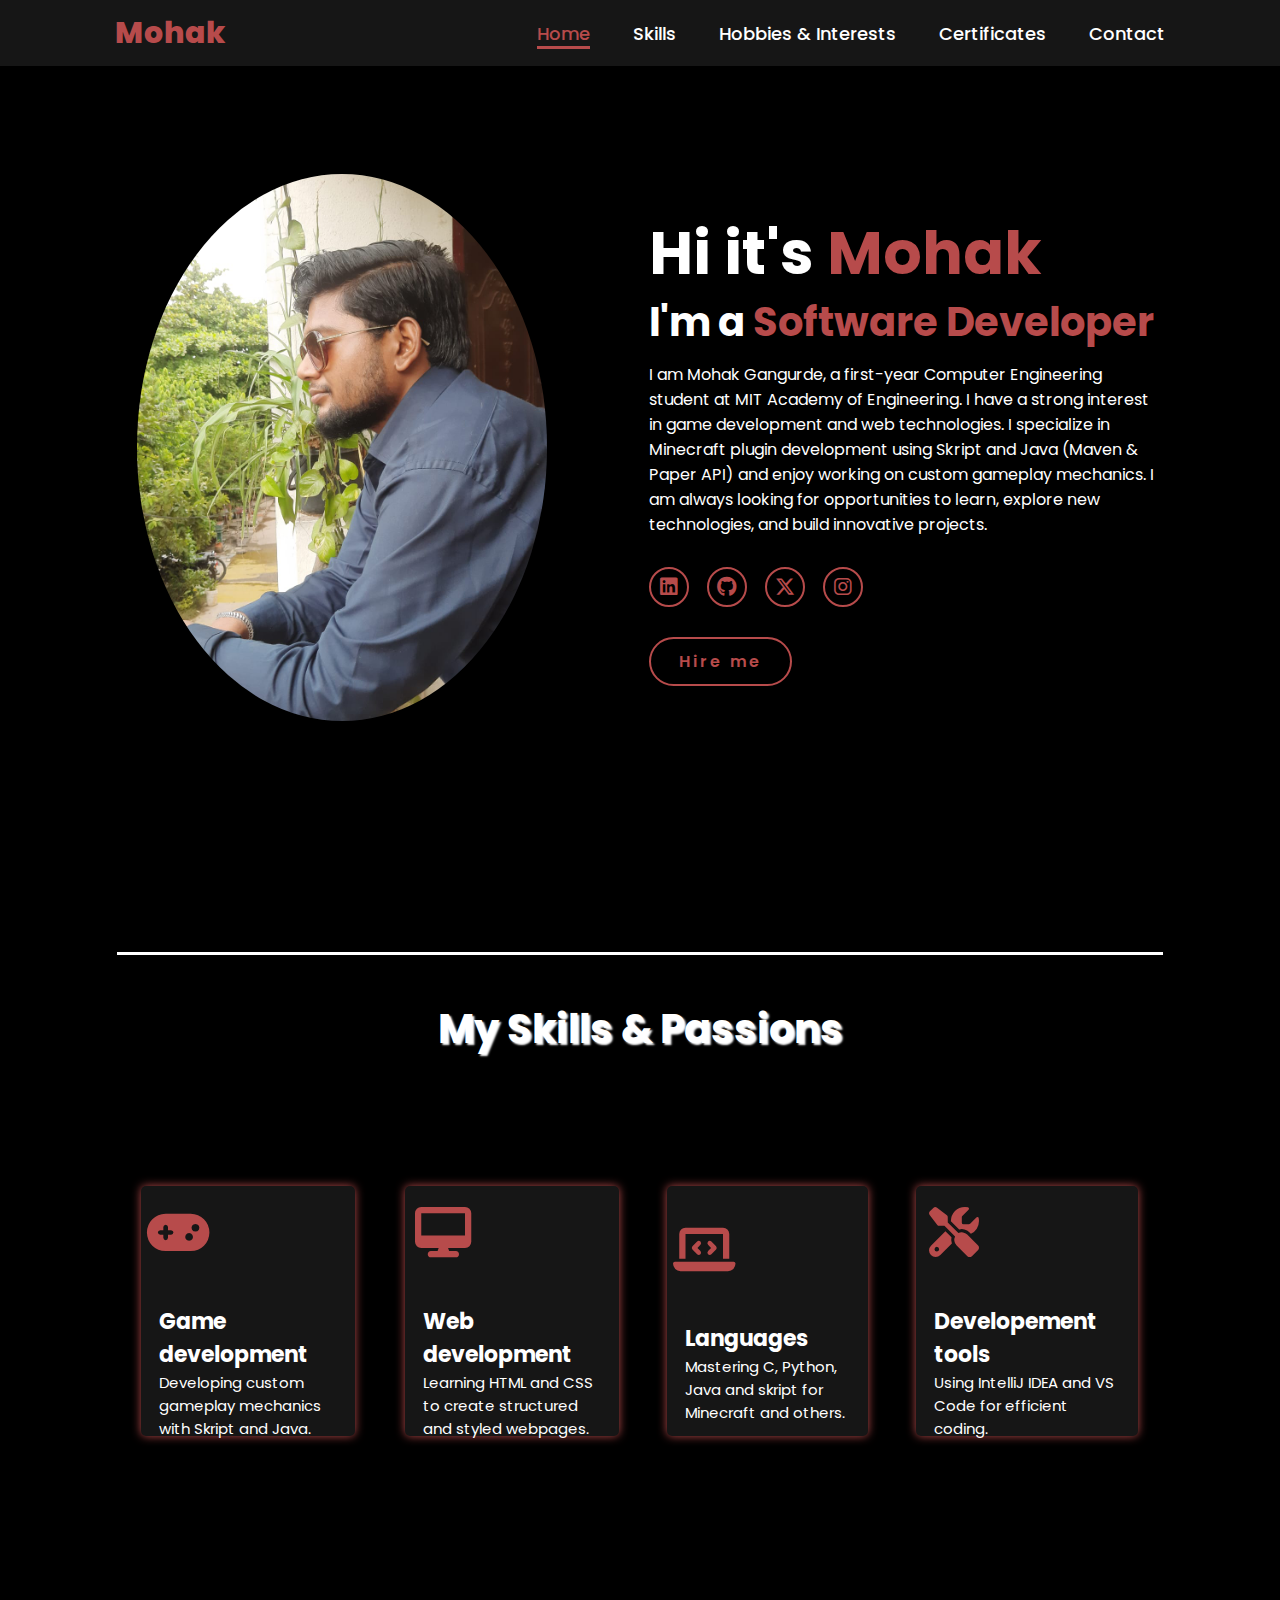
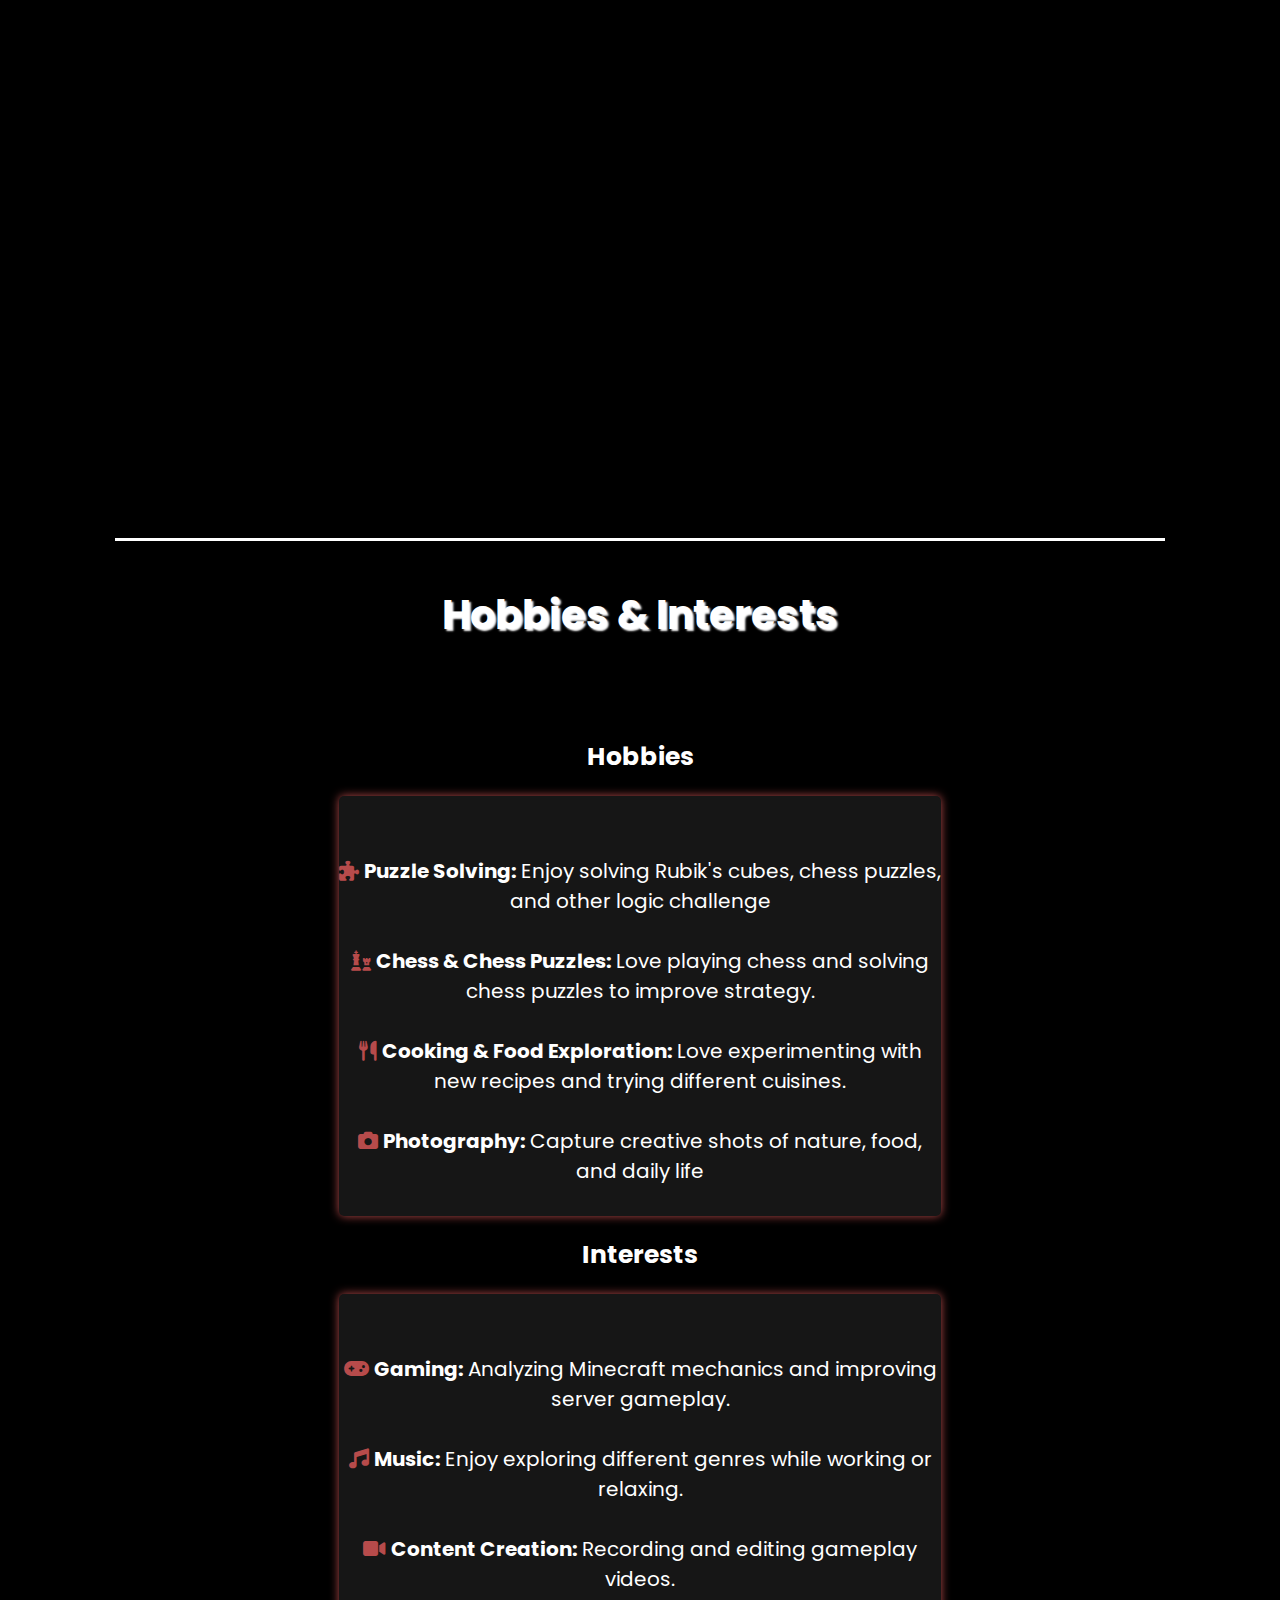
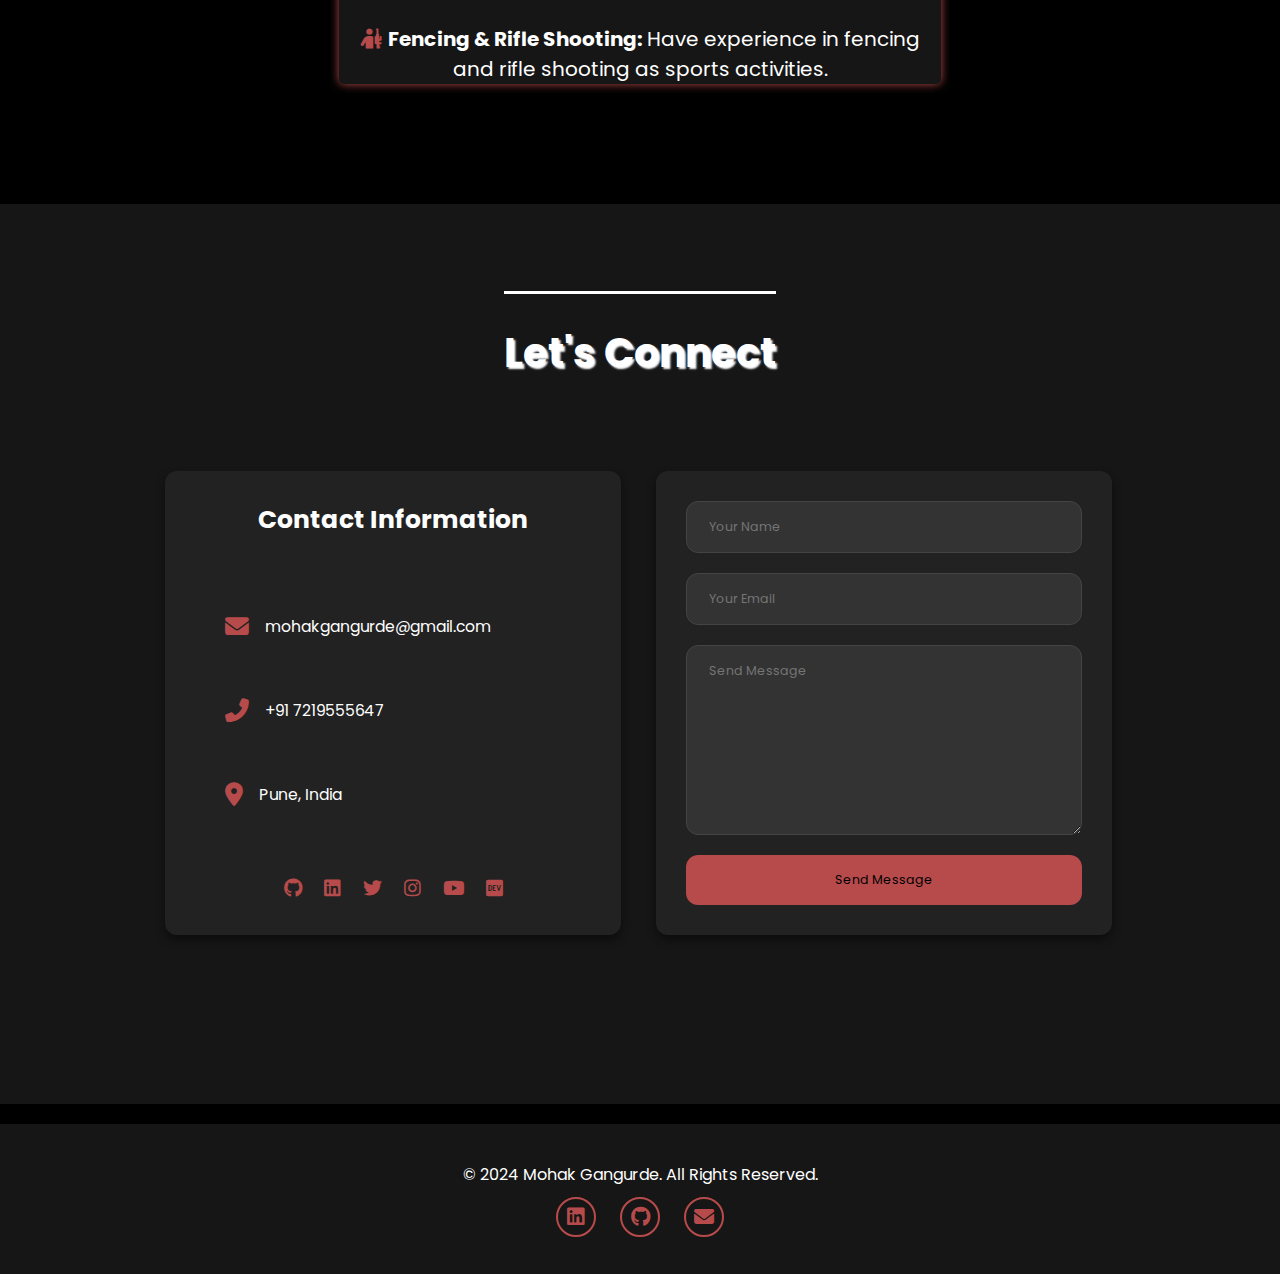
==== commit 978a6068: "Update index.html" ====
--- a/index.html
+++ b/index.html
@@ -34,71 +34,71 @@
                 I am always looking for opportunities to learn, explore new technologies, and build innovative projects.</p>
             <div class="social-icons">
                 <a href="https://www.linkedin.com/in/mohak-gangurde-b41071359/"><i class="fa-brands fa-linkedin"></i></a>
-                <a href="https://github.com/MohakGangurde"><i class="fa-brands fa-github"></i></a>
-                <a href="https://x.com/LDrago685058762"><i class="fa-brands fa-x-twitter"></i></a>
-                <a href="#https://www.instagram.com/dragrage_24?igsh=Nmp5NTF3a3Fjbmdn"><i class="fa-brands fa-instagram"></i></a>
+                <a href="#"><i class="fa-brands fa-github"></i></a>
+                <a href="#"><i class="fa-brands fa-x-twitter"></i></a>
+                <a href="#"><i class="fa-brands fa-instagram"></i></a>
             </div>
             <a href="#cont" class="btn">Hire me</a>
         </div>
     </section>
     <section id="skills" class="skills" >
-        <table>
-            <tr>
-                <th colspan="4">
-                    <h1>My Skills & Passions</h1>
-                </th>
-            </tr>
-            <tr>
-                <td><br><br>
-                    <section>
-                        <div class="container">
-                            <p><span><i class="fas fa-gamepad"></i></span> <br>
-                                <br><b style="font-size: 2.2rem;">Game development</b>
-                                <br>Developing custom gameplay mechanics with Skript and Java.</p>
+        <center><table>
+          <tr>
+              <th colspan="4">
+                  <h1>My Skills & Passions</h1>
+              </th>
+          </tr>
+          <tr>
+              <td><br><br>
+                  <section>
+                      <div class="container">
+                          <p><span><i class="fas fa-gamepad"></i></span> <br>
+                              <br><b style="font-size: 2.2rem;">Game development</b>
+                              <br>Developing custom gameplay mechanics with Skript and Java.</p>
 
-                        </div>
-                    </section>
-                </td>
+                      </div>
+                  </section>
+              </td>
 
-                <td><br><br>
-                    <section>
-                        <div class="container">
-                            <p><span><i class="fas fa-desktop"></i></span> <br>
-                                <br><b style="font-size: 2.2rem;">Web development</b>
-                                <br>Learning HTML and CSS to create structured and styled webpages.
-                            </p>
+              <td><br><br>
+                  <section>
+                      <div class="container">
+                          <p><span><i class="fas fa-desktop"></i></span> <br>
+                              <br><b style="font-size: 2.2rem;">Web development</b>
+                              <br>Learning HTML and CSS to create structured and styled webpages.
+                          </p>
 
-                        </div>
-                    </section>
-                </td>
+                      </div>
+                  </section>
+              </td>
 
-                <td><br><br>
-                    <section>
-                        <div class="container">
-                            <p><span><i class="fas fa-laptop-code"></i></span> <br>
-                                <br><b style="font-size: 2.2rem;">Languages</b>
-                                <br>Mastering C, Python, Java and skript for Minecraft and others.
-                            </p>
+              <td><br><br>
+                  <section>
+                      <div class="container">
+                          <p><span><i class="fas fa-laptop-code"></i></span> <br>
+                              <br><b style="font-size: 2.2rem;">Languages</b>
+                              <br>Mastering C, Python, Java and skript for Minecraft and others.
+                          </p>
 
-                        </div>
-                    </section>
-                </td>
+                      </div>
+                  </section>
+              </td>
 
-                <td><br><br>
-                    <section>
-                        <div class="container">
-                            <p><span><i class="fas fa-tools"></i></span> <br>
-                                <br><b style="font-size: 2.2rem;">Developement tools</b>
-                                <br>Using IntelliJ IDEA and VS Code for efficient coding.
-                            </p>
+              <td><br><br>
+                  <section>
+                      <div class="container">
+                          <p><span><i class="fas fa-tools"></i></span> <br>
+                              <br><b style="font-size: 2.2rem;">Developement tools</b>
+                              <br>Using IntelliJ IDEA and VS Code for efficient coding.
+                          </p>
 
-                        </div>
-                    </section>
-                </td>
+                      </div>
+                  </section>
+              </td>
 
 
-            </tr>
-        </table>
+          </tr>
+      </table></center>
 
 
     </section>
@@ -117,7 +117,7 @@
                             strategy. <br /><br />
                             <span><i class="fa-solid fa-utensils"></i></span> <b>Cooking & Food Exploration:</b> Love experimenting with new recipes and trying
                             different cuisines. <br /><br />
-                            <span><i class="fa-solid fa-camera"></i></span> <b>Photography:</b> Capture creative shots of nature, food, and daily life<br><br>
+                            <span><i class="fa-solid fa-camera"></i></span> <b>Photography:</b> Capture creative shots of nature, food, and daily life <br><br>
                         </p>
                     </div>
                 </div>
@@ -129,7 +129,7 @@
                             <span><i class="fa-solid fa-music"></i></span> <b>Music:</b> Enjoy exploring different genres while working or relaxing. <br /><br />
                             <span><i class="fa-solid fa-video"></i></span> <b>Content Creation:</b> Recording and editing gameplay videos. <br /><br />
                             <span><i class="fa-solid fa-person-rifle"></i></span> <b>Fencing & Rifle Shooting:</b> Have experience in fencing and rifle shooting as sports
-                            activities.<br><br>
+                            activities.
                         </p>
                     </div>
                 </div>
@@ -161,7 +161,7 @@
                       <a href="https://www.linkedin.com/in/mohak-gangurde-b41071359" target="_blank"><i class="fab fa-linkedin"></i></a>
                       <a href="https://x.com/LDrago685058762" target="_blank"><i class="fab fa-twitter"></i></a>
                       <a href="https://www.instagram.com/dragrage_24?igsh=Nmp5NTF3a3Fjbmdn" target="_blank"><i class="fab fa-instagram"></i></a>
-                      <a href="YOUR_YOUTUBE_CHANNEL_URL" target="_blank"><i class="fab fa-youtube"></i></a>
+                      <a href="https://www.youtube.com/@RBeenoob" target="_blank"><i class="fab fa-youtube"></i></a>
                       <a href="https://dev.to/settings" target="_blank"><i class="fab fa-dev"></i></a>
                   </div>
               </div>
@@ -178,7 +178,7 @@
   </section>
 
     <footer class="footer-content" flex>
-        <p>© 2025 Mohak Gangurde. All Rights Reserved.</p>
+        <p>© 2024 Mohak Gangurde. All Rights Reserved.</p>
         <div class="footer-social">
             <a href="https://www.linkedin.com/in/mohak-gangurde-b41071359" target="_blank">
                 <i class="fab fa-linkedin"></i>
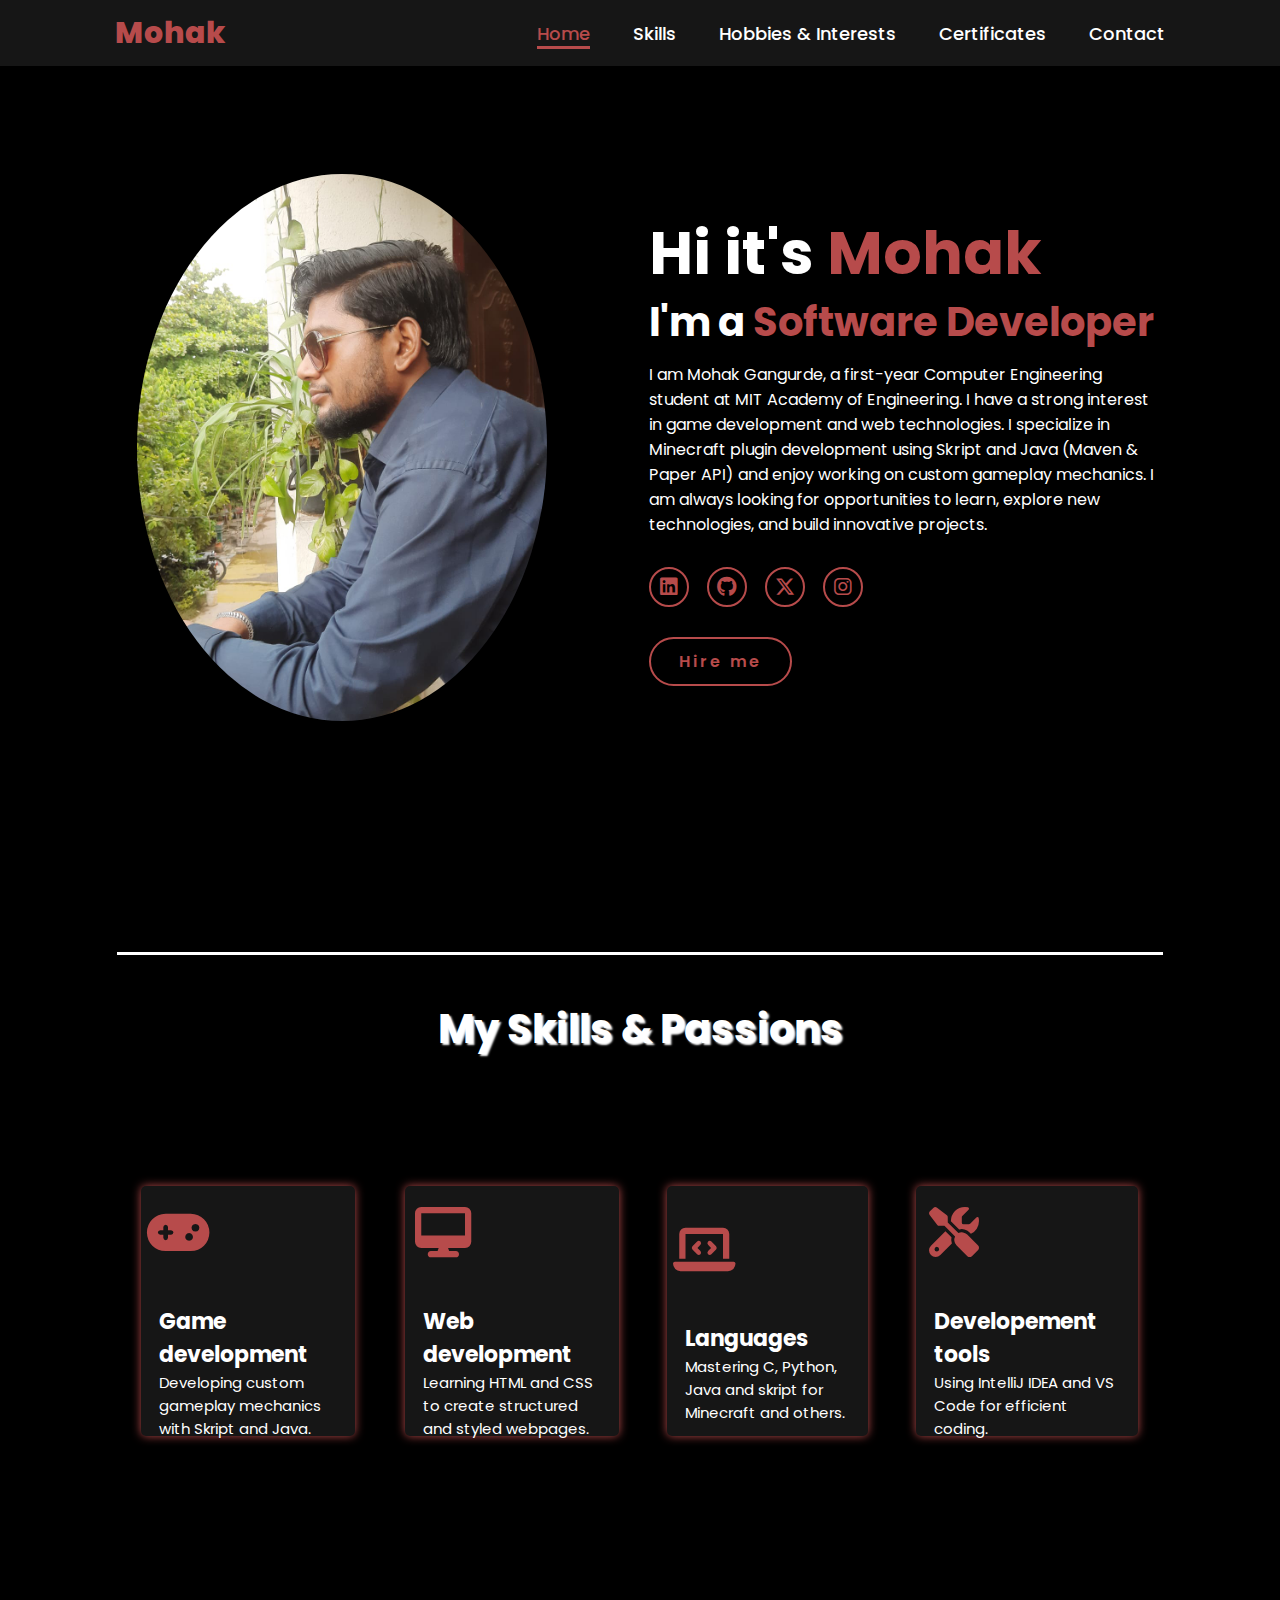
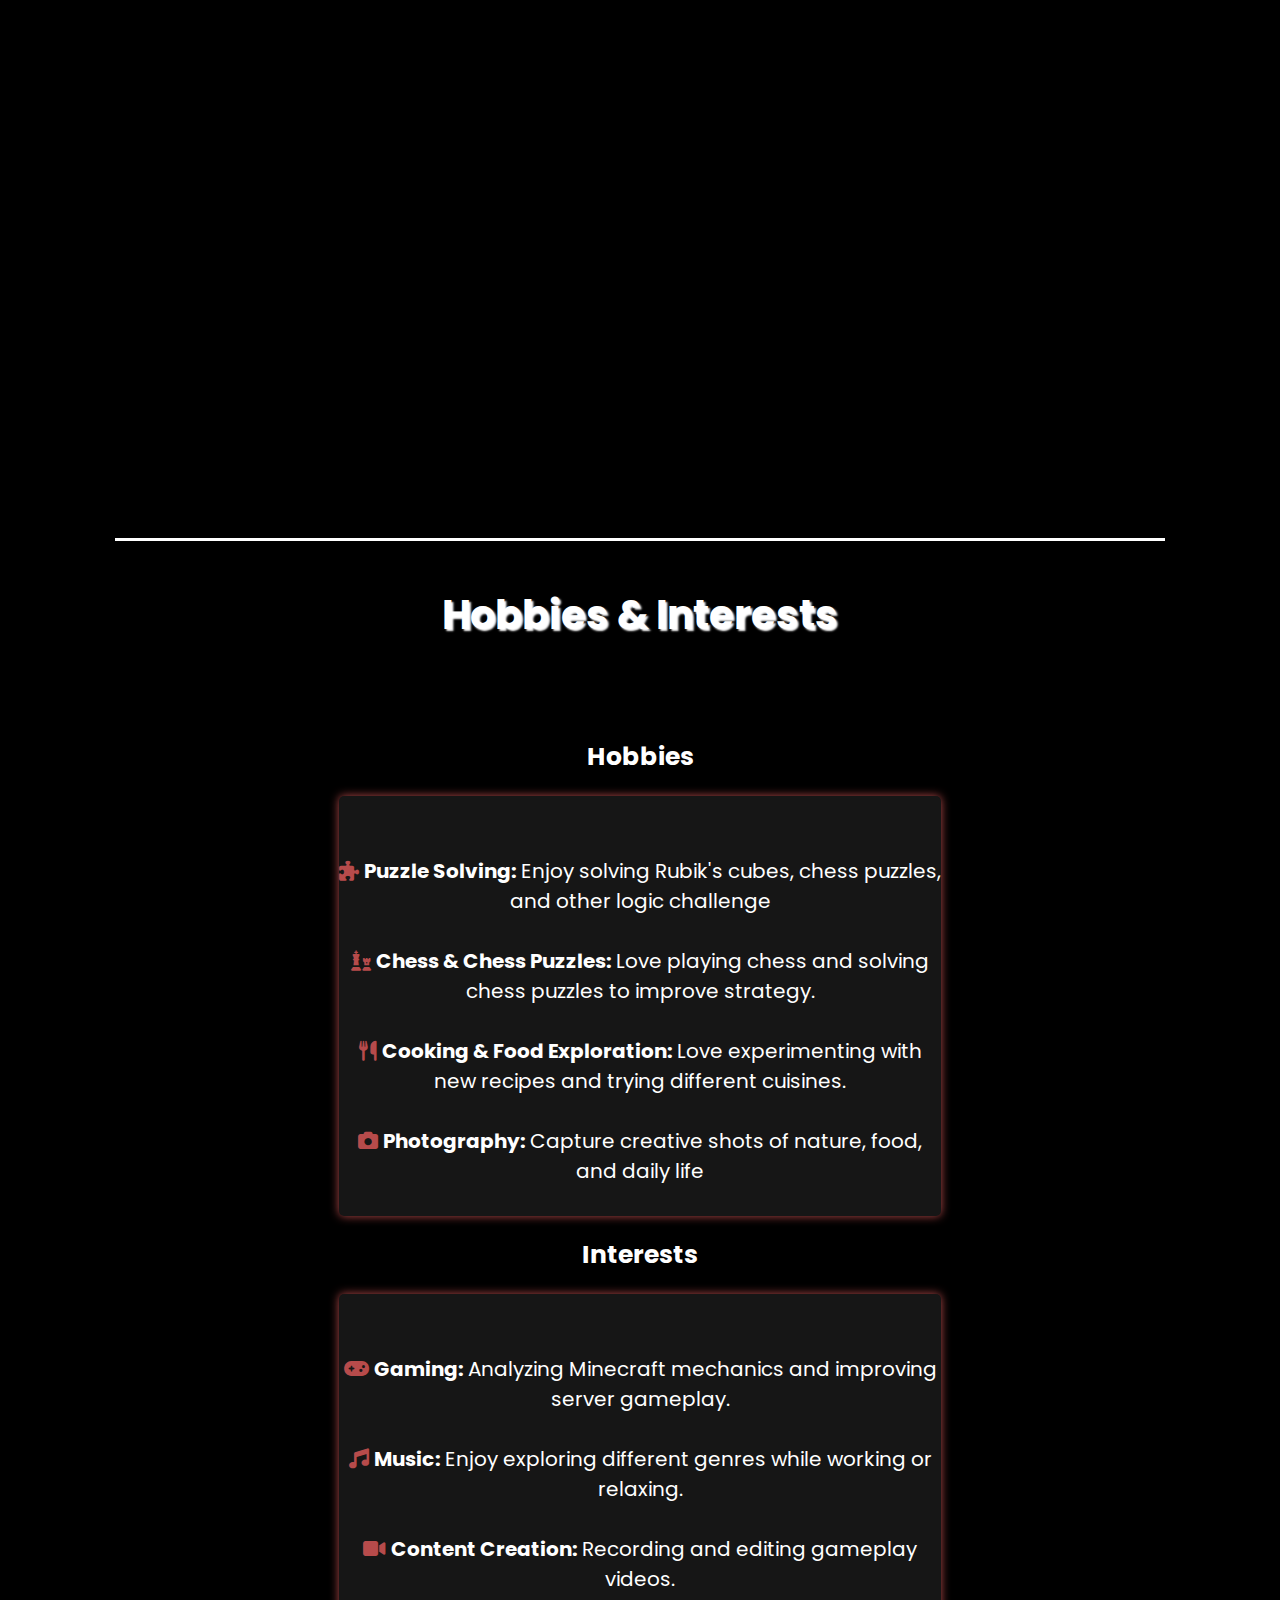
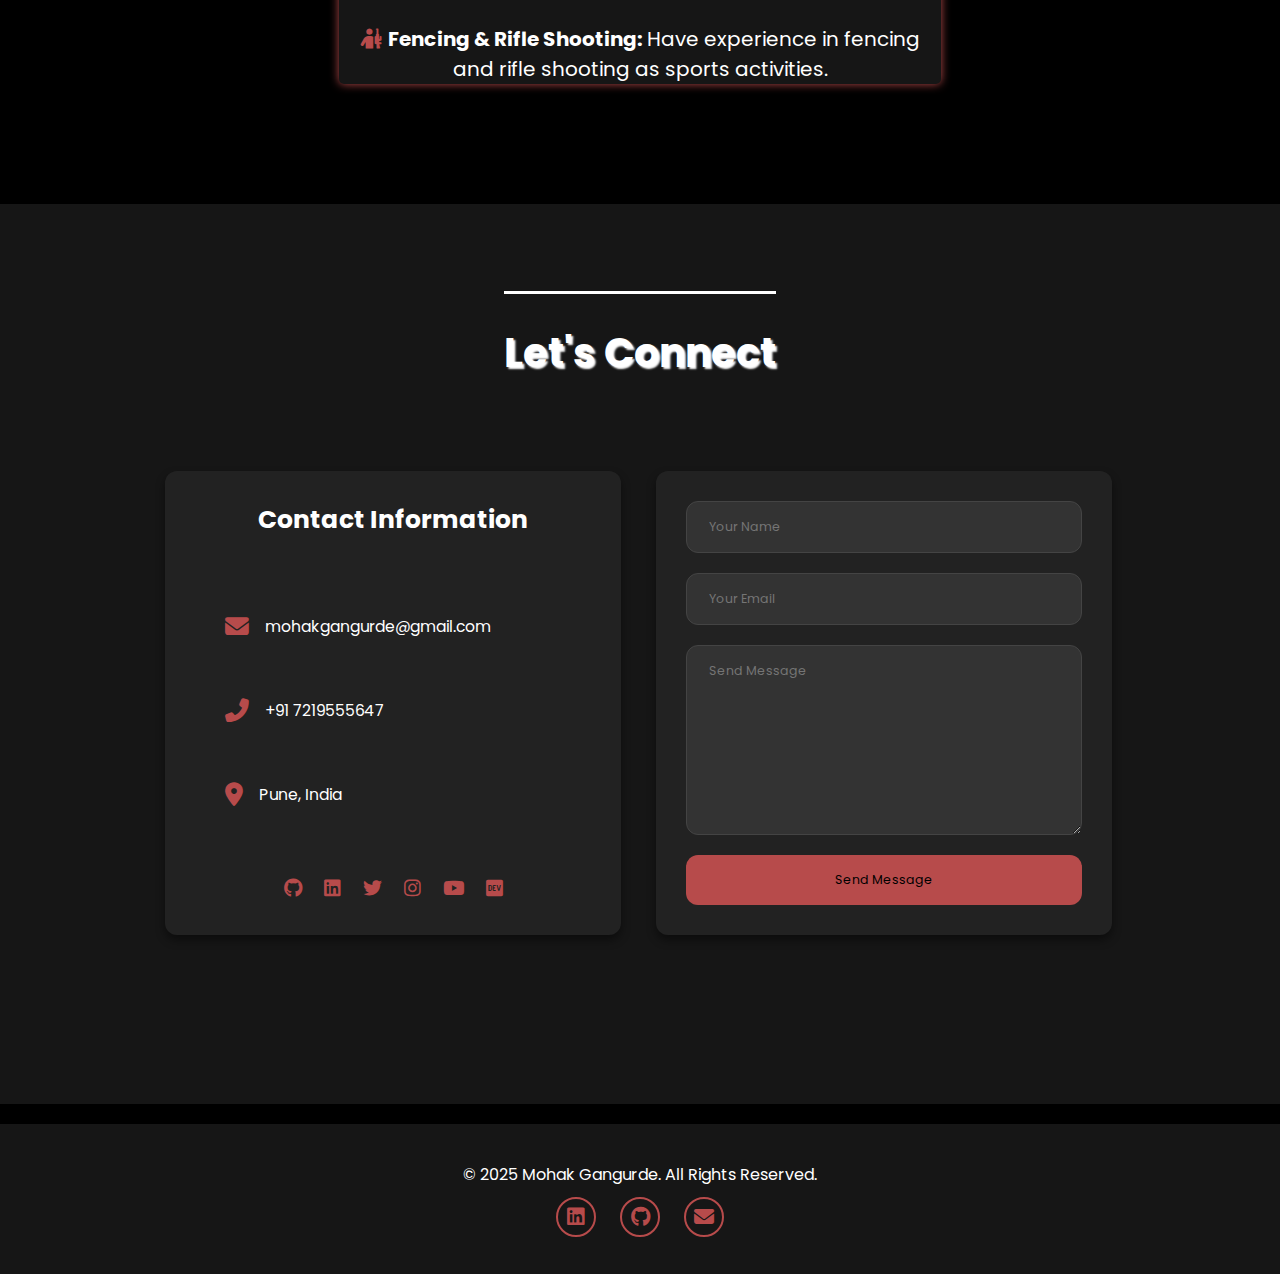
==== commit cb2e693d: "Update index.html" ====
--- a/index.html
+++ b/index.html
@@ -178,7 +178,7 @@
   </section>
 
     <footer class="footer-content" flex>
-        <p>© 2024 Mohak Gangurde. All Rights Reserved.</p>
+        <p>© 2025 Mohak Gangurde. All Rights Reserved.</p>
         <div class="footer-social">
             <a href="https://www.linkedin.com/in/mohak-gangurde-b41071359" target="_blank">
                 <i class="fab fa-linkedin"></i>
